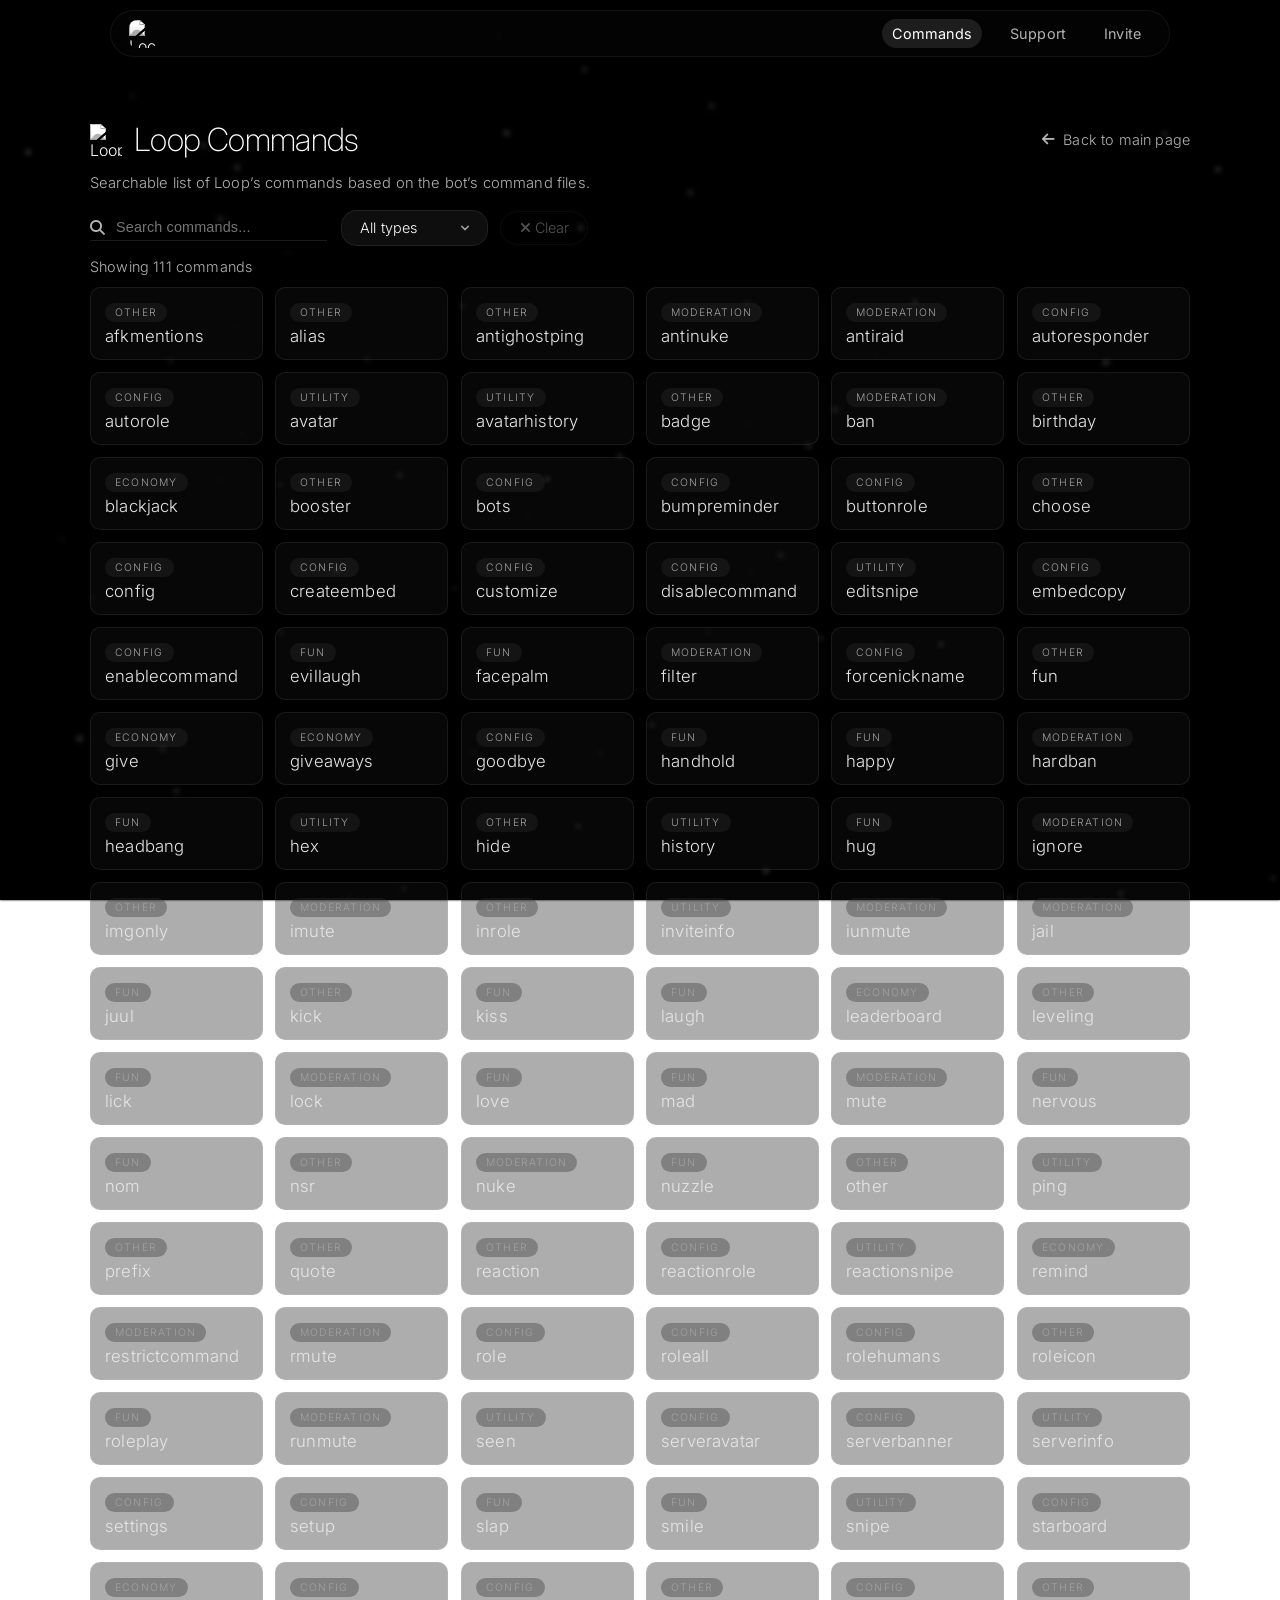
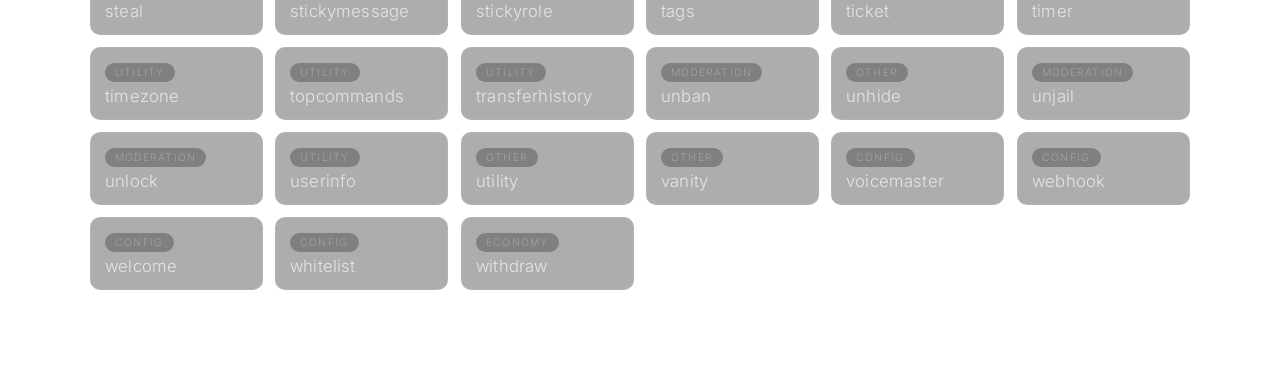
==== commands.html @ 5ec79b17 "Update commands.html" ====
<!DOCTYPE html>
<html lang="en">
<head>
    <meta charset="UTF-8">
<meta name="viewport" content="width=device-width, initial-scale=1.0">
    <title>Loop Bot Commands</title>
    <link rel="stylesheet" href="https://cdnjs.cloudflare.com/ajax/libs/font-awesome/6.4.0/css/all.min.css">
    <link href="https://fonts.googleapis.com/css2?family=Inter:wght@300;400;500;600&display=swap" rel="stylesheet">
    <style>
        :root {
            --bg: #000000;
            --text-main: #ffffff;
            --text-muted: #b3b3b3;
            --border-soft: #202020;
            --border-strong: #3a3a3a;
            --radius: 10px;
        }

        html, body {
            margin: 0;
            padding: 0;
            min-height: 100vh;
            font-family: 'Inter', system-ui, -apple-system, BlinkMacSystemFont, "Segoe UI", sans-serif;
            font-weight: 300;
            color: var(--text-main);
            background: none !important;
            letter-spacing: 0.01em;
        }

        body {
            display: flex;
            justify-content: center;
            align-items: flex-start;
            padding: 40px 16px 60px;
            box-sizing: border-box;
            position: relative;
            min-height: 100vh;
        }

        /* Starlight background gradient - monochrome */
        .body-starlight-bg {
            position: fixed;
            inset: 0;
            z-index: 0;
            pointer-events: none;
            width: 100vw;
            height: 100vh;
            overflow: hidden;
            /* Monochrome starlight gradient */
            background: 
                radial-gradient(ellipse 120% 70% at 60% 10%, rgba(80,80,80,0.12), rgba(120,120,120,0.08) 33%, rgba(60,60,60,0.10) 69%, rgba(0,0,0,0.70), rgba(0,0,0,0.95) 100%),
                #050505;
            filter: blur(0.8px) saturate(0);
        }

        /* Starfield main background (as in main site & loading) */
        .main-stars-bg {
            position: fixed;
            inset: 0;
            width: 100vw;
            height: 100vh;
            background: var(--bg);
            z-index: 0;
            pointer-events: none;
            overflow: hidden;
        }
        .main-stars-bg canvas {
            width: 100vw !important;
            height: 100vh !important;
            display: block;
            opacity: 0.55;
            filter: blur(2.5px) brightness(1.08);
            pointer-events: none;
        }

        .loading-screen {
            position: fixed;
            inset: 0;
            background: var(--bg);
            display: flex;
            align-items: center;
            justify-content: center;
            z-index: 100;
            transition: opacity 0.25s ease;
        }

        .loading-mark {
            font-size: 0.85rem;
            letter-spacing: 0.2em;
            text-transform: uppercase;
            color: var(--text-muted);
        }

        .commands-page {
            width: 100%;
            max-width: 1100px;
            background: transparent;
            border-radius: var(--radius);
            padding: 80px 22px 28px;
            border: none;
            position: relative;
            z-index: 2;
        }

        .page-header {
            display: flex;
            justify-content: space-between;
            align-items: center;
            margin-bottom: 10px;
        }

        .page-header-main {
            display: flex;
            align-items: center;
            gap: 12px;
        }

        .page-header-logo {
            width: 32px;
            height: 32px;
            filter: grayscale(1) brightness(1.2);
        }

        .page-title {
            font-size: 2rem;
            font-weight: 200;
            letter-spacing: -0.02em;
            margin: 0;
        }

        .back-link {
            color: var(--text-muted);
            text-decoration: none;
            font-size: 0.9rem;
            font-weight: 300;
            display: inline-flex;
            align-items: center;
            gap: 8px;
        }

        .back-link:hover,
        .back-link:focus {
            color: var(--text-main);
        }

        .commands-header {
            margin: 10px 0 18px;
            color: var(--text-muted);
            font-size: 0.92rem;
            font-weight: 300;
        }

        .commands-controls {
            display: flex;
            flex-wrap: wrap;
            gap: 14px;
            align-items: center;
            margin-bottom: 12px;
        }

        .search-container {
            position: relative;
            display: flex;
            align-items: center;
            border-bottom: 1px solid rgba(255,255,255,0.1);
            padding: 4px 0 4px 24px;
        }

        .search-input {
            background: transparent;
            border: none;
            outline: none;
            color: var(--text-main);
            font-size: 0.9rem;
            font-weight: 300;
            width: 190px;
            letter-spacing: 0.01em;
        }

        .search-icon {
            position: absolute;
            left: 0;
            color: var(--text-muted);
            font-size: 0.95rem;
        }

        .search-clear {
            cursor: pointer;
            color: var(--text-muted);
            font-size: 0.95rem;
            margin-left: 8px;
            opacity: 0.0;
            pointer-events: none;
            transition: opacity .18s;
        }

        .search-clear.visible {
            opacity: 1;
            pointer-events: auto;
        }

        .command-count {
            margin: 6px 0 12px;
            font-size: 0.9rem;
            font-weight: 300;
            color: var(--text-muted);
        }

        .commands-grid {
            display: grid;
            grid-template-columns: repeat(auto-fill, minmax(170px, 1fr));
            gap: 12px;
        }

        .command-card {
            background: rgba(22,22,22,0.35);
            border-radius: var(--radius);
            padding: 12px 14px 11px;
            cursor: pointer;
            transition: all 0.2s ease;
            border: 1px solid rgba(255,255,255,0.08);
            color: #dee0e5;
            filter: grayscale(1);
        }
        .command-card:hover {
            background: rgba(22,22,22,0.5);
            border-color: rgba(255,255,255,0.15);
        }
        .command-card:hover,
        .command-card:focus-visible {
            background: rgba(32,32,32,0.61);
            border-color: #333338;
            color: #fafcff;
            box-shadow: 0 4px 28px 0 rgba(30,30,30,0.19);
        }

        .command-category-pill {
            display: inline-flex;
            align-items: center;
            padding: 3px 10px;
            border-radius: 999px;
            font-size: 0.65rem;
            text-transform: uppercase;
            letter-spacing: 0.12em;
            color: #acacb6;
            background: rgba(40,40,40,0.35);
            margin-bottom: 4px;
            filter: grayscale(1) brightness(0.95) contrast(0.93);
        }

        .command-name {
            font-size: 1.05rem;
            font-weight: 300;
            color: #e5e5e5 !important;
            margin-bottom: 2px;
            filter: grayscale(1);
            letter-spacing: 0.01em;
        }

        .command-details-modal-bg {
            position: fixed;
            inset: 0;
            background: rgba(0,0,0,0.45);
            display: flex;
            justify-content: center;
            align-items: center;
            z-index: 9999;
        }

        .command-details-modal {
            width: 100%;
            max-width: 420px;
            background: rgba(16,17,25,0.93);
            border-radius: var(--radius);
            padding: 18px 18px 16px;
            border: 1px solid var(--border-soft);
            position: relative;
            /* modal: more opaque for readability, still keep subtle transparency */
            box-shadow: 0 7px 44px 2px #000b;
            filter: grayscale(1);
            color: #f2f2f3;
        }

        .cmd-close-btn {
            position: absolute;
            top: 10px;
            right: 10px;
            border: none;
            background: transparent;
            color: #b0b1b5;
            cursor: pointer;
        }

        .cmd-title-row {
            display: flex;
            justify-content: space-between;
            align-items: center;
            margin-bottom: 8px;
        }

        .cmd-title {
            font-size: 1.2rem;
            font-weight: 600;
            color: #f7f7f7;
            filter: grayscale(1);
        }

        .cmd-copy-btn {
            border: none;
            background: #232430;
            color: #e7e7e7;
            border-radius: 999px;
            width: 32px;
            height: 32px;
            display: inline-flex;
            align-items: center;
            justify-content: center;
            cursor: pointer;
            filter: grayscale(1);
        }

        .cmd-desc {
            font-size: 0.96rem;
            color: #b3b3b3;
            margin-bottom: 10px;
            filter: grayscale(1);
        }

        .cmd-section {
            margin-bottom: 6px;
        }

        .cmd-label {
            font-size: 0.8rem;
            text-transform: uppercase;
            letter-spacing: 0.12em;
            color: #b3b3b3;
            margin-bottom: 2px;
            filter: grayscale(1);
        }

        .cmd-value {
            font-size: 0.96rem;
            color: #fff;
            filter: grayscale(1);
        }

        @media (max-width: 720px) {
            body {
                padding: 24px 10px 32px;
            }

            .commands-page {
                padding: 20px 14px 22px;
            }
        }

        /* Custom Modern Select Styles */
        .filter-group {
            display: flex;
            align-items: center;
        }
        .category-filter {
            -webkit-appearance: none;
            -moz-appearance: none;
            appearance: none;
            background: rgba(24,24,28,0.6);
            color: var(--text-main);
            border: 1px solid rgba(255,255,255,0.08);
            outline: none;
            font-family: inherit;
            font-size: 0.9rem;
            font-weight: 300;
            padding: 0.6em 2em 0.6em 1.25em;
            border-radius: 1.1em;
            margin-right: 8px;
            transition: all 0.2s ease;
            position: relative;
            cursor: pointer;
            filter: grayscale(1);
            letter-spacing: 0.01em;
        }
        .category-filter:hover, .category-filter:focus {
            border-color: var(--border-strong);
            background: #22222a;
        }
        /* Hide default dropdown arrow, add custom */
        .category-filter {
            background-image:
                url('data:image/svg+xml;utf8,<svg fill="gray" height="20" viewBox="0 0 20 20" width="20" xmlns="http://www.w3.org/2000/svg"><path d="M6 8l4 4 4-4" stroke="%23999999" stroke-width="2" fill="none" stroke-linecap="round" stroke-linejoin="round"/></svg>');
            background-repeat: no-repeat, no-repeat;
            background-position: right 1em center, right 1em center;
            background-size: 1.1em, 1.1em;
        }
        .category-filter:focus {
            outline: none;
        }
        .category-filter:-moz-focusring {
            color: #e7e9f0;
            text-shadow: none;
        }
        .category-filter option {
            background: #18181c !important;
            color: #cdcdcf;
            border-radius: 0 !important;
            padding: 0.7em 1.2em !important;
            font-size: 1rem;
            filter: grayscale(1);
        }
        .category-filter option:checked,
        .category-filter option:focus,
        .category-filter option:hover {
            background: #2a2b31 !important;
            color: #fff !important;
        }
        .category-filter:focus-visible {
            outline: none;
            border-color: var(--border-strong);
        }
        .category-filter::-ms-expand {
            display: none;
        }

        .clear-filters {
            border-radius: 100px;
            padding: 0.5em 1.3em;
            background: transparent;
            color: #979797;
            border: 1px solid rgba(255,255,255,0.08);
            outline: none;
            margin-left: 4px;
            transition: all 0.2s ease;
            font-family: inherit;
            font-size: 0.9rem;
            font-weight: 300;
            opacity: .88;
            filter: grayscale(1);
        }
        .clear-filters:enabled:hover, .clear-filters:enabled:focus {
            background: #191a21;
            color: #fafbfd;
            opacity: 1;
        }
        .clear-filters:disabled {
            opacity: 0.55;
            cursor: default;
        }

        /* Animations */
        @keyframes fadeInUp {
            from {
                opacity: 0;
                transform: translateY(30px);
            }
            to {
                opacity: 1;
                transform: translateY(0);
            }
        }
        @keyframes slideDown {
            from {
                opacity: 0;
                transform: translateY(-20px);
            }
            to {
                opacity: 1;
                transform: translateY(0);
            }
        }
        @keyframes scaleIn {
            from {
                opacity: 0;
                transform: scale(0.95);
            }
            to {
                opacity: 1;
                transform: scale(1);
            }
        }

        .commands-page {
            animation: fadeInUp 0.8s 0.15s both;
        }

        .page-header {
            animation: slideDown 0.6s 0.1s both;
        }

        .command-card {
            animation: scaleIn 0.5s both;
        }

        /* Top navigation bar */
        .site-bar {
            position: fixed;
            top: 0;
            left: 50%;
            transform: translateX(-50%);
            width: min(1100px, calc(100% - 32px));
            padding: 10px 20px;
            box-sizing: border-box;
            display: flex;
            align-items: center;
            justify-content: center;
            z-index: 3;
        }

        .site-bar-inner {
            width: 100%;
            display: flex;
            align-items: center;
            justify-content: space-between;
            background: rgba(10, 10, 12, 0.35);
            border-radius: 999px;
            border: 1px solid rgba(255,255,255,0.06);
            padding: 8px 18px;
            -webkit-backdrop-filter: blur(18px);
            backdrop-filter: blur(18px);
        }

        .site-bar-brand {
            display: flex;
            align-items: center;
            gap: 10px;
        }

        .site-bar-logo {
            width: 28px;
            height: 28px;
            border-radius: 8px;
            object-fit: contain;
            filter: grayscale(1) brightness(1.15);
        }

        .site-bar-nav {
            display: flex;
            align-items: center;
            gap: 18px;
        }

        .site-bar-link {
            font-size: 0.9rem;
            font-weight: 400;
            color: var(--text-muted);
            text-decoration: none;
            padding: 6px 10px;
            border-radius: 999px;
            transition: color 0.18s ease, background-color 0.18s ease;
        }

        .site-bar-link:hover,
        .site-bar-link:focus-visible {
            color: var(--text-main);
            background: rgba(255,255,255,0.06);
        }

        .site-bar-link.is-active {
            color: var(--text-main);
            background: rgba(255,255,255,0.10);
        }
    </style>
<base target="_blank">
</head>
<body>
    <!-- Top navigation bar -->
    <header class="site-bar">
        <div class="site-bar-inner">
            <div class="site-bar-brand">
                <img src="loop-logo.png" alt="Loop logo" class="site-bar-logo">
            </div>
            <nav class="site-bar-nav">
                <a href="commands.html" class="site-bar-link is-active">Commands</a>
                <a href="#support" class="site-bar-link">Support</a>
                <a href="#invite" class="site-bar-link">Invite</a>
            </nav>
        </div>
    </header>

    <!-- Monochrome starlight background -->
    <div class="body-starlight-bg" aria-hidden="true"></div>
    <div class="main-stars-bg" id="mainStarsBg"></div>
    <div class="loading-screen" id="loadingScreen">
        <div class="loading-mark">Loading Loop</div>
    </div>

    <div class="commands-page" id="commands">
        <div class="page-header">
            <div class="page-header-main">
                <img src="loop-logo.png" alt="Loop logo" class="page-header-logo">
                <h1 class="page-title">Loop Commands</h1>
            </div>
            <a href="index.html" class="back-link">
                <i class="fas fa-arrow-left"></i> Back to main page
            </a>
        </div>

        <div class="commands-header">
            <p>Searchable list of Loop’s commands based on the bot’s command files.</p>
        </div>

        <div class="commands-controls">
            <div class="search-container">
                <i class="fas fa-search search-icon"></i>
                <input type="text" class="search-input" placeholder="Search commands..." id="commandSearch">
                <i class="fas fa-times search-clear" id="searchClear"></i>
            </div>
            <div class="filter-group">
                <select class="category-filter" id="categoryFilter" title="Filter commands by category">
                    <option value="all">All types</option>
                    <option value="moderation">Moderation</option>
                    <option value="economy">Economy</option>
                    <option value="utility">Utility</option>
                    <option value="fun">Fun / RP</option>
                    <option value="config">Config / Setup</option>
                    <option value="other">Other</option>
                </select>
                <button class="clear-filters" id="clearFilters" disabled>
                    <i class="fas fa-times"></i>
                    Clear
                </button>
            </div>
        </div>

        <div class="command-count" id="commandCount">Showing 0 commands</div>

        <div class="commands-grid" id="commandsGrid"></div>
    </div>

    <!-- Modal placeholder -->
    <div id="commandDetailsModalContainer"></div>

    <script>
        // Starfield background canvas logic (from index.html)
        function drawStars(canvas, count) {
            if (!canvas) return;
            const ctx = canvas.getContext('2d');
            ctx.clearRect(0, 0, canvas.width, canvas.height);
            for (let i = 0; i < count; i++) {
                const x = Math.random() * canvas.width;
                const y = Math.random() * canvas.height;
                const r = 0.6 + Math.random() * 0.85;
                const alpha = 0.7 + Math.random()*0.26;
                ctx.beginPath();
                ctx.arc(x, y, r, 0, 2 * Math.PI, false);
                ctx.fillStyle = `rgba(255,255,255,${alpha})`;
                ctx.shadowColor = "#fff";
                ctx.shadowBlur = 2 + Math.random()*8;
                ctx.fill();
            }
            ctx.shadowBlur = 0;
        }
        function setupMainStarsBg() {
            const starsBg = document.getElementById('mainStarsBg');
            if (!starsBg) return;
            if (!starsBg.querySelector('canvas')) {
                const canvas = document.createElement('canvas');
                canvas.width = window.innerWidth;
                canvas.height = window.innerHeight;
                starsBg.appendChild(canvas);
            }
            const canvas = starsBg.querySelector('canvas');
            drawStars(canvas, Math.floor(56 + Math.random()*24));
        }

        window.addEventListener('resize', function(){
            var starsBg = document.getElementById('mainStarsBg');
            var canvas = starsBg && starsBg.querySelector('canvas');
            if (canvas) {
                canvas.width = window.innerWidth;
                canvas.height = window.innerHeight;
                drawStars(canvas, Math.floor(56 + Math.random()*24));
            }
        });

        if (document.readyState !== 'loading') {
            setupMainStarsBg();
        } else {
            document.addEventListener('DOMContentLoaded', function(){
                setupMainStarsBg();
            });
        }

        // Loading overlay
        window.addEventListener('load', function () {
            const loading = document.getElementById('loadingScreen');
            if (!loading) return;
            loading.style.opacity = '0';
            setTimeout(function () {
                loading.style.display = 'none';
            }, 260);
        });

        // This list is extracted and updated to reflect the ACTUAL contents of the "Commands" folder.
        // Make sure this matches the commands that you have in C:\Users\n3632\Downloads\loop commands\Commands.
        // Update this array as you add/remove files in that folder.
        // Example: If you add or remove .js files from Commands/, update here to match.
        const commandFiles = [
            "afkmentions",
            "alias",
            "antighostping",
            "antiraid",
            "antinuke",
            "autoresponder",
            "autorole",
            "avatar",
            "avatarhistory",
            "badge",
            "ban",
            "birthday",
            "blackjack",
            "booster",
            "bots",
            "bumpreminder",
            "buttonrole",
            "choose",
            "config",
            "createembed",
            "customize",
            "disablecommand",
            "editsnipe",
            "embedcopy",
            "enablecommand",
            "evillaugh",
            "facepalm",
            "filter",
            "forcenickname",
            "fun",
            "give",
            "giveaways",
            "goodbye",
            "handhold",
            "happy",
            "hardban",
            "headbang",
            "hex",
            "hide",
            "history",
            "hug",
            "ignore",
            "imgonly",
            "imute",
            "inrole",
            "inviteinfo",
            "iunmute",
            "jail",
            "juul",
            "kick",
            "kiss",
            "laugh",
            "leaderboard",
            "leveling",
            "lick",
            "lock",
            "love",
            "mad",
            "mute",
            "nervous",
            "nom",
            "nsr",
            "nuke",
            "nuzzle",
            "other",
            "ping",
            "prefix",
            "quote",
            "reaction",
            "reactionrole",
            "reactionsnipe",
            "remind",
            "restrictcommand",
            "rmute",
            "role",
            "roleall",
            "rolehumans",
            "roleicon",
            "roleplay",
            "runmute",
            "seen",
            "serveravatar",
            "serverbanner",
            "serverinfo",
            "settings",
            "setup",
            "slap",
            "smile",
            "snipe",
            "starboard",
            "steal",
            "stickyrole",
            "stickymessage",
            "tags",
            "ticket",
            "timer",
            "timezone",
            "topcommands",
            "transferhistory",
            "unban",
            "unhide",
            "unjail",
            "unlock",
            "userinfo",
            "utility",
            "vanity",
            "voicemaster",
            "webhook",
            "welcome",
            "whitelist",
            "withdraw"
        ];
        commandFiles.sort((a, b) => a.localeCompare(b));

        // Map commands to rough categories by name pattern
        function guessCategory(name) {
            const n = name.toLowerCase();
            if ([
                'ban','hardban','unban','mute','imute','rmute','runmute','iunmute',
                'jail','unjail','lock','unlock','nuke','antinuke','antiraid',
                'filter','restrictcommand','blacklist','ignore','timeout'
            ].includes(n)) return 'moderation';

            if ([
                'balance','bet','blackjack','leaderboard','give','withdraw',
                'steal','remind','giveaways','boosts'
            ].includes(n)) return 'economy';

            if ([
                'serverinfo','userinfo','avatar','avatarhistory','inviteinfo',
                'timezone','seen','history','topcommands','transferhistory','hex','ping','editsnipe','snipe','reactionsnipe'
            ].includes(n)) return 'utility';

            if ([
                'hug','kiss','slap','love','laugh','juul','roleplay','headbang',
                'handhold','smile','mad','happy','evillaugh','nuzzle','nom','nervous','lick','facepalm'
            ].includes(n)) return 'fun';

            if ([
                'settings','setup','autorole','welcome','goodbye','ticket',
                'reactionrole','buttonrole','voicemaster','starboard','bumpreminder',
                'autoresponder','bots','whitelist','roles','role','roleall','rolehumans',
                'stickyrole','stickymessage','enablecommand','disablecommand','forcenickname','serveravatar','serverbanner','customize','embedcopy','webhook','createembed','config'
            ].includes(n)) return 'config';

            return 'other';
        }

        // Nice readable description for commands (key: description; update with your commands as needed)
        const commandDescriptions = {
            "afkmentions": "Toggle or configure AFK mention detection.",
            "alias": "Manage command aliases.",
            "antiraid": "Configure or toggle anti-raid features.",
            "antighostping": "Anti-ghost ping protection and logging.",
            "antinuke": "Anti-nuke server security.",
            "autoresponder": "Custom autoresponder (bot messages).",
            "autorole": "Auto-assign roles to new users.",
            "avatar": "Display a user's avatar.",
            "avatarhistory": "Show previous avatars of a user.",
            "badge": "Manage or display user badges.",
            "ban": "Ban a user from the server.",
            "birthday": "Set or view a member's birthday.",
            "blackjack": "Blackjack game.",
            "booster": "See info about server boosters.",
            "bots": "List bots and bot management.",
            "bumpreminder": "Set up bump reminders.",
            "buttonrole": "Button-based role assignment.",
            "choose": "Randomly pick one of your options.",
            "config": "Manage bot configs.",
            "createembed": "Make quick embeds.",
            "customize": "Server customization commands.",
            "disablecommand": "Disable a command in your server.",
            "editsnipe": "Snipe edited message.",
            "embedcopy": "Copy embeds from other messages.",
            "enablecommand": "Re-enable a previously disabled command.",
            "evillaugh": "Send an evil laugh RP.",
            "facepalm": "Send a facepalm RP.",
            "filter": "Word filter setup.",
            "forcenickname": "Force set a member's nick.",
            "fun": "View fun commands.",
            "give": "Give currency to another user.",
            "giveaways": "Giveaway system & controls.",
            "goodbye": "Setup goodbye message.",
            "handhold": "Handhold another user (RP/fun).",
            "hardban": "Ban - also remove all messages.",
            "happy": "Send happy RP.",
            "headbang": "Send a headbang RP.",
            "hex": "Show color hex info.",
            "hide": "Hide a channel.",
            "history": "View recent server logs/history.",
            "hug": "Send a virtual hug.",
            "ignore": "Ignore a user/channel.",
            "imute": "Instant mute a user.",
            "imgonly": "Only allow images in a channel.",
            "inrole": "List members in a role.",
            "inviteinfo": "Show information about an invite.",
            "iunmute": "Instantly unmute a user.",
            "jail": "Restrict a member (jail).",
            "juul": "Time for a virtual juul (fun).",
            "kick": "Kick a member.",
            "kiss": "Send a kiss RP/fun.",
            "laugh": "Send a laughing RP/fun.",
            "leaderboard": "Leaderboard for XP, balance, etc.",
            "leveling": "Manage leveling options.",
            "lick": "Lick RP/fun command.",
            "lock": "Lock the current channel.",
            "love": "Express love (fun/RP).",
            "mad": "Mad RP/fun.",
            "mute": "Mute a user.",
            "nervous": "Send a nervous RP.",
            "nsr": "No self-roles, configuration.",
            "nuke": "Delete all and recreate a channel.",
            "nom": "Send a nom RP/action.",
            "nuzzle": "Nuzzle RP/fun.",
            "other": "Miscellaneous commands.",
            "ping": "Show bot latency.",
            "prefix": "View or set server command prefix.",
            "quote": "Random or quoted message.",
            "reaction": "React to a message.",
            "reactionrole": "Set up reaction roles.",
            "reactionsnipe": "Snipe the last reaction.",
            "remind": "Set a reminder.",
            "restrictcommand": "Restrict a command(s) to some roles.",
            "rmute": "Remove mute from a user.",
            "role": "Role management.",
            "roleall": "Add role to everyone.",
            "rolehumans": "Add role to all humans.",
            "roleicon": "Role icon controls.",
            "roleplay": "Fun RP command.",
            "runmute": "Remove unmute.",
            "seen": "See when a user was last seen.",
            "serveravatar": "Get the server avatar.",
            "serverbanner": "Show server banner.",
            "serverinfo": "Show server info.",
            "settings": "Configure bot/server settings.",
            "setup": "Setup the bot ('wizard').",
            "slap": "Slap (RP/fun).",
            "smile": "Smile RP/fun.",
            "snipe": "Snipe the last deleted message.",
            "starboard": "Starboard setup & moderation.",
            "steal": "Steal emojis or images.",
            "stickyrole": "Persist user roles.",
            "stickymessage": "Sticky message setup.",
            "tags": "Tag system.",
            "ticket": "Server ticketing system.",
            "timer": "Set a simple timer.",
            "timezone": "User or server timezone setup.",
            "topcommands": "Show top-used commands.",
            "transferhistory": "Currency transfer history.",
            "unban": "Unban a member.",
            "unhide": "Show a hidden channel.",
            "unjail": "Remove from jail.",
            "unlock": "Unlock the channel.",
            "userinfo": "Show user info.",
            "utility": "Utility commands overview.",
            "vanity": "Manage vanity urls/settings.",
            "voicemaster": "Voice master features.",
            "webhook": "Webhook controls.",
            "welcome": "Welcome message setup.",
            "whitelist": "Whitelist users/roles.",
            "withdraw": "Withdraw currency from your account."
        };

        // Arguments and Permissions stub for example/known commands
        const commandArguments = {
            "ban": "<user> [reason]",
            "mute": "<user> [duration]",
            "unban": "<user>",
            "kick": "<user> [reason]",
            "userinfo": "[user]",
            "serverinfo": "none",
            "balance": "none",
            "give": "<user> <amount>",
            "avatar": "[user]",
            "ping": "none",
            "jail": "<user> [duration]",
            "hug": "[user]",
            "slap": "<user>",
            "nuke": "none",
            "help": "[command]",
            "lock": "[channel]",
            "unlock": "[channel]",
            "inviteinfo": "[invite]",
            "settings": "[option]",
            "withdraw": "<amount>",
            "remind": "<time> <reminder>",
            "giveaways": "[start/end/list]",
            "reactionrole": "<role> <emoji>",
            "setup": "none",
            "autorole": "<role>",
            "role": "<user> <role>",
            "tickets": "[open/close]",
            "balance": "none",
            "leaderboard": "none"
            // ...You can add more argument help as needed.
        };
        const commandPermissions = {
            "ban": "Ban Members",
            "mute": "Mute Members",
            "unban": "Ban Members",
            "kick": "Kick Members",
            "userinfo": "none",
            "serverinfo": "none",
            "balance": "none",
            "give": "none",
            "avatar": "none",
            "ping": "none",
            "jail": "Manage Roles",
            "hug": "none",
            "slap": "none",
            "nuke": "Manage Channels",
            "help": "none",
            "lock": "Manage Channels",
            "unlock": "Manage Channels",
            "inviteinfo": "none",
            "settings": "Manage Server",
            "withdraw": "none",
            "remind": "none",
            "giveaways": "Manage Guild",
            "reactionrole": "Manage Roles",
            "setup": "Manage Server",
            "autorole": "Manage Roles",
            "role": "Manage Roles",
            "ticket": "Manage Channels",
            "leaderboard": "none"
            // ...You can add more as needed.
        };

        // Convert command files into objects with details, then sort alphabetically by name
        const commandsData = commandFiles.map(name => {
            const category = guessCategory(name);
            return {
                name,
                category,
                description: commandDescriptions[name] || ("No description yet."),
                arguments: commandArguments[name] || "none",
                permissions: commandPermissions[name] || "none"
            };
        });

        function initializeCommandsPage() {
            const commandsGrid = document.getElementById('commandsGrid');
            const commandCount = document.getElementById('commandCount');
            const searchInput = document.getElementById('commandSearch');
            const categoryFilter = document.getElementById('categoryFilter');
            const searchClear = document.getElementById('searchClear');
            const clearFilters = document.getElementById('clearFilters');
            const modalContainer = document.getElementById('commandDetailsModalContainer');

            let currentSearch = "";
            let currentCategory = "all";
            let currentCommands = [...commandsData];

            function updateClearButton() {
                const hasFilters = currentSearch.length > 0 || currentCategory !== 'all';
                clearFilters.disabled = !hasFilters;
                searchClear.classList.toggle('visible', currentSearch.length > 0);
            }

            function renderCommands() {
                commandsGrid.innerHTML = "";
                commandCount.textContent = `Showing ${currentCommands.length} command${currentCommands.length === 1 ? "" : "s"}`;
                if (currentCommands.length === 0) {
                    const noResults = document.createElement('div');
                    noResults.style.cssText = `
                        grid-column: 1 / -1;
                        text-align: center;
                        padding: 40px 20px;
                        color: rgba(255, 255, 255, 0.65);
                        filter: grayscale(1);
                    `;
                    noResults.innerHTML = `
                        <i class="fas fa-search" style="font-size: 2.4rem; margin-bottom: 14px; opacity: 0.35; filter: grayscale(1);"></i>
                        <div>No commands match your search.</div>
                    `;
                    commandsGrid.appendChild(noResults);
                    return;
                }

                // Sort currentCommands alphabetically before rendering
                const sortedCommands = [...currentCommands].sort((a, b) => a.name.localeCompare(b.name));

                sortedCommands.forEach(cmd => {
                    const card = document.createElement('div');
                    card.className = 'command-card';
                    card.dataset.category = cmd.category;
                    card.innerHTML = `
                        <div class="command-category-pill">${cmd.category}</div>
                        <div class="command-name">${cmd.name}</div>
                    `;
                    card.addEventListener('click', () => showCommandModal(cmd));
                    commandsGrid.appendChild(card);
                });
            }

            function applyFilters() {
                currentSearch = searchInput.value.toLowerCase().trim();
                currentCategory = categoryFilter.value;

                currentCommands = commandsData.filter(cmd => {
                    const matchesText =
                        cmd.name.toLowerCase().includes(currentSearch) ||
                        (cmd.description && cmd.description.toLowerCase().includes(currentSearch));
                    const matchesCategory =
                        currentCategory === 'all' || cmd.category === currentCategory;
                    return matchesText && matchesCategory;
                });

                updateClearButton();
                renderCommands();
            }

            function clearAllFilters() {
                searchInput.value = "";
                categoryFilter.value = "all";
                currentSearch = "";
                currentCategory = "all";
                applyFilters();
            }

            function clearSearch() {
                searchInput.value = "";
                currentSearch = "";
                applyFilters();
            }

            searchInput.addEventListener('input', applyFilters);
            categoryFilter.addEventListener('change', applyFilters);
            clearFilters.addEventListener('click', clearAllFilters);
            searchClear.addEventListener('click', clearSearch);

            searchInput.addEventListener('keydown', (e) => {
                if (e.key === 'Escape') {
                    clearSearch();
                }
            });

            // Animate dropdown when it opens on click (force add .open)
            categoryFilter.addEventListener('mousedown', function() {
                categoryFilter.classList.add('open');
                setTimeout(() => categoryFilter.classList.remove('open'), 400);
            });

            // Modal rendering
            let modalOpen = false;
            function showCommandModal(cmd) {
                // Remove previous modal if present
                modalContainer.innerHTML = '';

                const argVal = cmd.arguments;
                const permVal = cmd.permissions;
                const cmdTextToCopy = `/${cmd.name}`;

                const modalBg = document.createElement('div');
                modalBg.className = 'command-details-modal-bg';
                modalBg.tabIndex = -1;

                const modal = document.createElement('div');
                modal.className = 'command-details-modal';

                modal.innerHTML = `
                    <button class="cmd-close-btn" title="Close (Esc)"><i class="fas fa-times"></i></button>
                    <div class="cmd-title-row">
                        <span class="cmd-title">${cmd.name}</span>
                        <button class="cmd-copy-btn" id="cmdCopyBtn" title="Copy command">
                            <i class="fas fa-copy"></i>
                        </button>
                    </div>
                    <div class="cmd-desc">${cmd.description}</div>
                    <div class="cmd-section">
                        <div class="cmd-label">Arguments</div>
                        <span class="cmd-value">${argVal}</span>
                    </div>
                    <div class="cmd-section">
                        <div class="cmd-label">Permissions</div>
                        <span class="cmd-value">${permVal}</span>
                    </div>
                `;
                modalBg.appendChild(modal);

                // Effects
                function doModalClose() {
                    if (!modalOpen) return;
                    modalOpen = false;
                    modalBg.remove();
                    window.removeEventListener('keydown', modalKeyHandler);
                }
                function modalKeyHandler(e) {
                    if (e.key === "Escape") {
                        doModalClose();
                    }
                }

                modal.querySelector('.cmd-close-btn').onclick = doModalClose;
                modalBg.onclick = function(e) {
                    if (e.target === modalBg) doModalClose();
                };
                window.addEventListener('keydown', modalKeyHandler);

                modal.querySelector('#cmdCopyBtn').onclick = function() {
                    navigator.clipboard.writeText(cmdTextToCopy).then(() => {
                        const btn = modal.querySelector('#cmdCopyBtn');
                        btn.innerHTML = '<i class="fas fa-check"></i>';
                        btn.title = "Copied!";
                        setTimeout(() => {
                            btn.innerHTML = '<i class="fas fa-copy"></i>';
                            btn.title = "Copy command";
                        }, 1200);
                    });
                };

                modalContainer.appendChild(modalBg);
                modalOpen = true;
            }

            applyFilters();
        }

        window.addEventListener('DOMContentLoaded', initializeCommandsPage);
    </script>
</body>
</html>
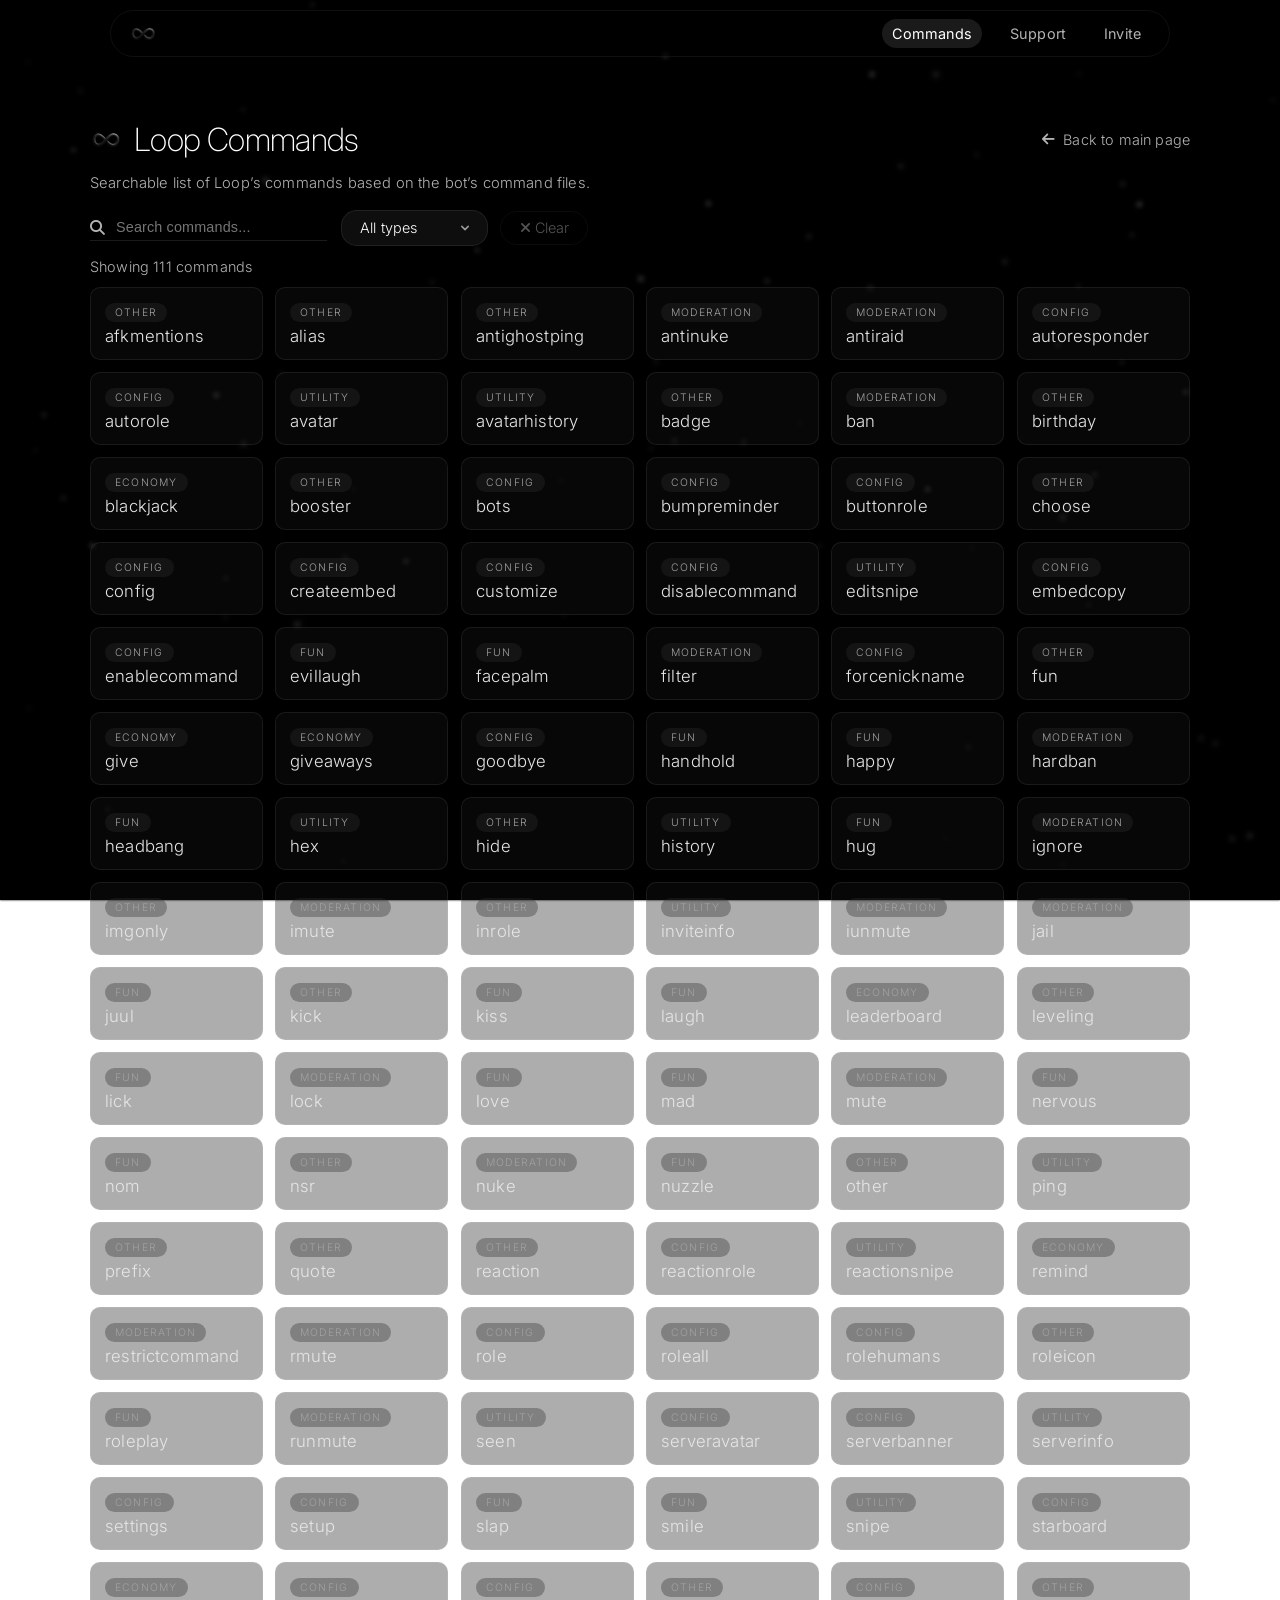
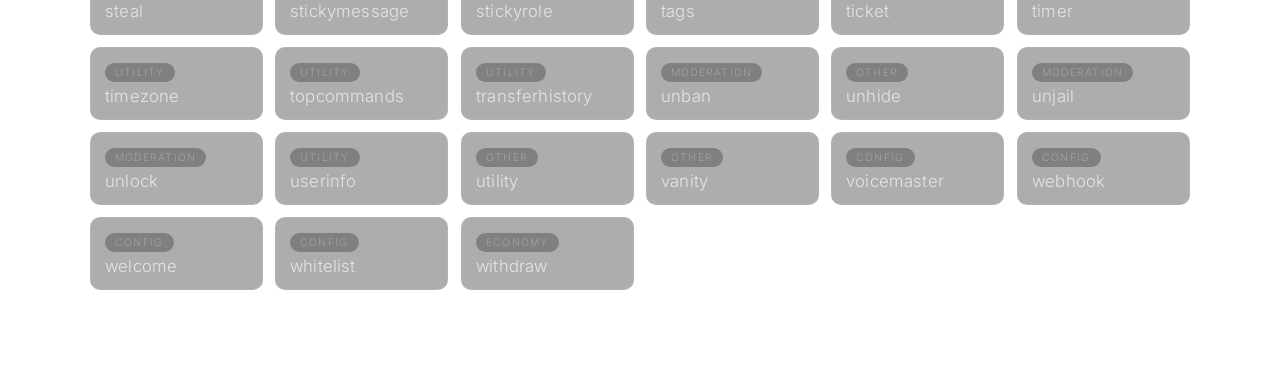
==== commit 52541dec: "Update commands.html" ====
--- a/commands.html
+++ b/commands.html
@@ -510,7 +510,7 @@
             display: flex;
             align-items: center;
             justify-content: space-between;
-            background: rgba(10, 10, 12, 0.35);
+            background: transparent;
             border-radius: 999px;
             border: 1px solid rgba(255,255,255,0.06);
             padding: 8px 18px;
@@ -566,7 +566,7 @@
     <header class="site-bar">
         <div class="site-bar-inner">
             <div class="site-bar-brand">
-                <img src="loop-logo.png" alt="Loop logo" class="site-bar-logo">
+                <img src="assets/loop-logo.png" alt="Loop logo" class="site-bar-logo">
             </div>
             <nav class="site-bar-nav">
                 <a href="commands.html" class="site-bar-link is-active">Commands</a>
@@ -586,7 +586,7 @@
     <div class="commands-page" id="commands">
         <div class="page-header">
             <div class="page-header-main">
-                <img src="loop-logo.png" alt="Loop logo" class="page-header-logo">
+                <img src="assets/loop-logo.png" alt="Loop logo" class="page-header-logo">
                 <h1 class="page-title">Loop Commands</h1>
             </div>
             <a href="index.html" class="back-link">
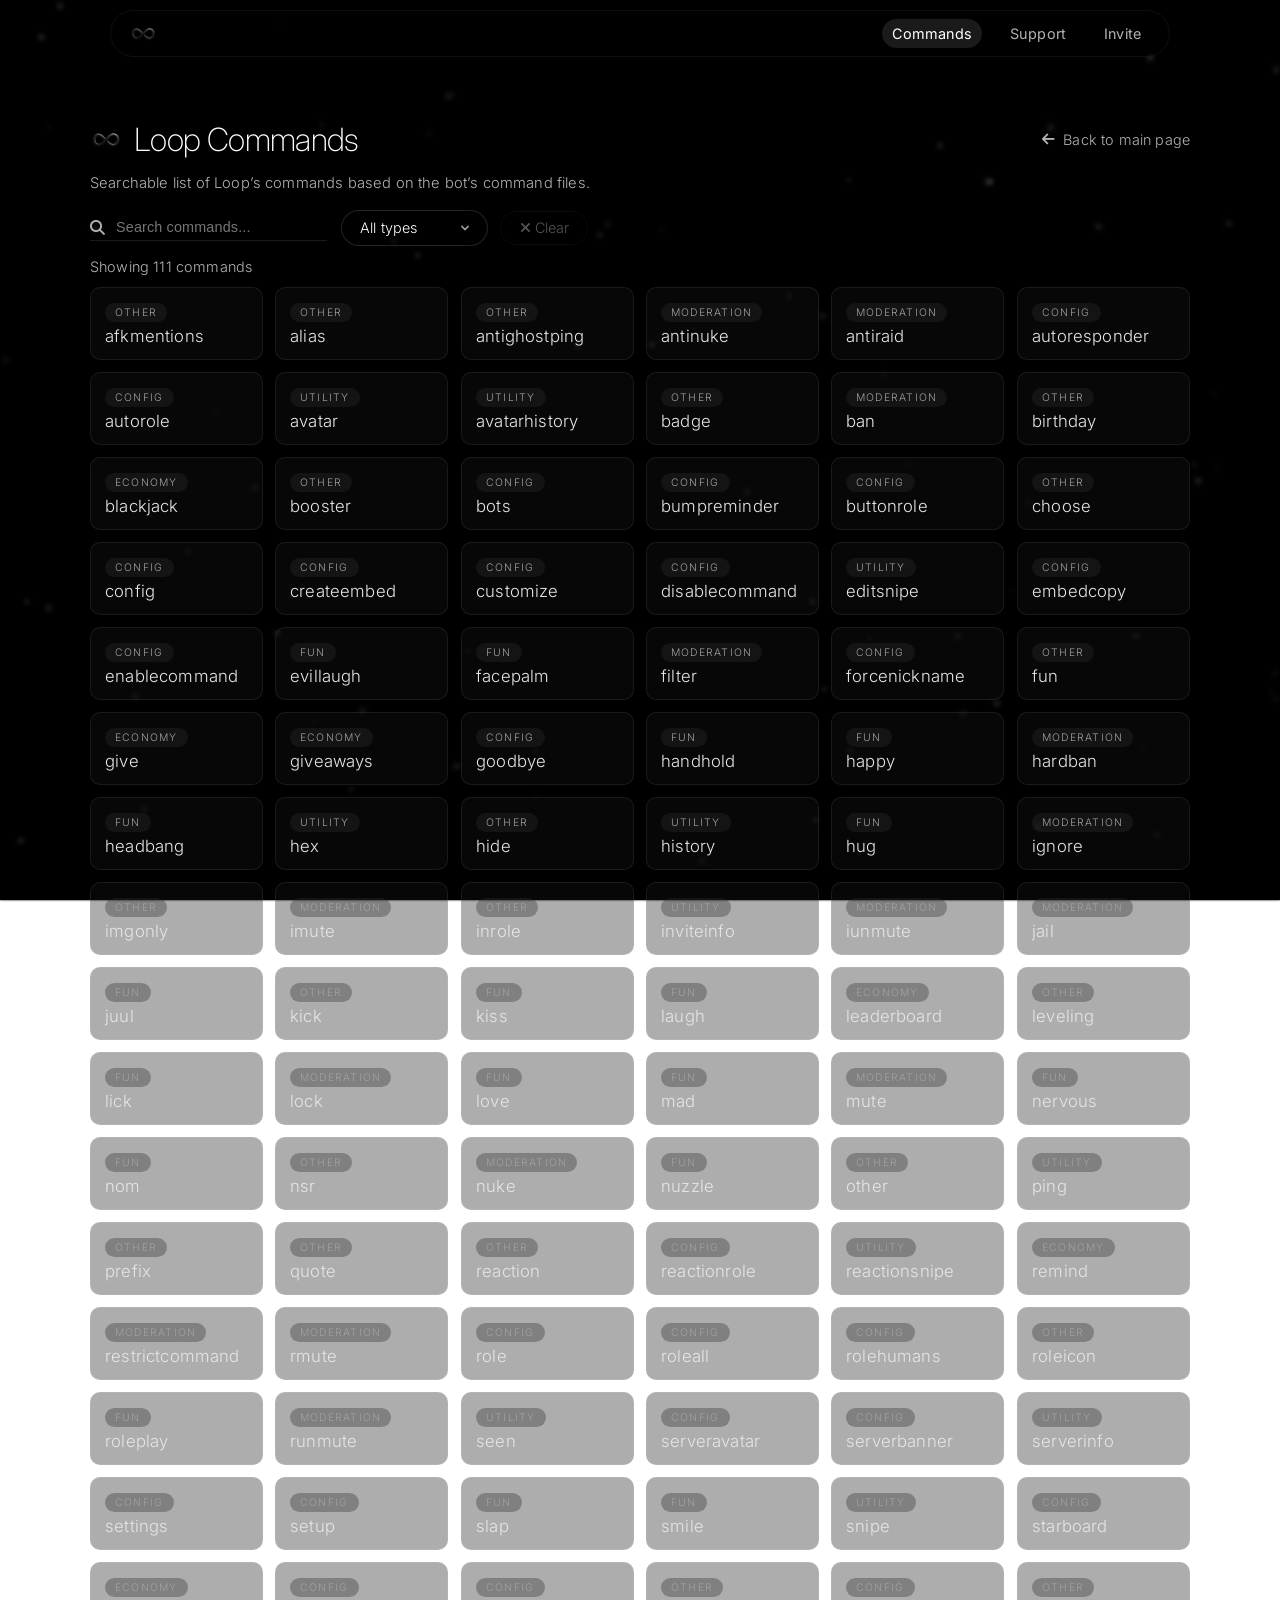
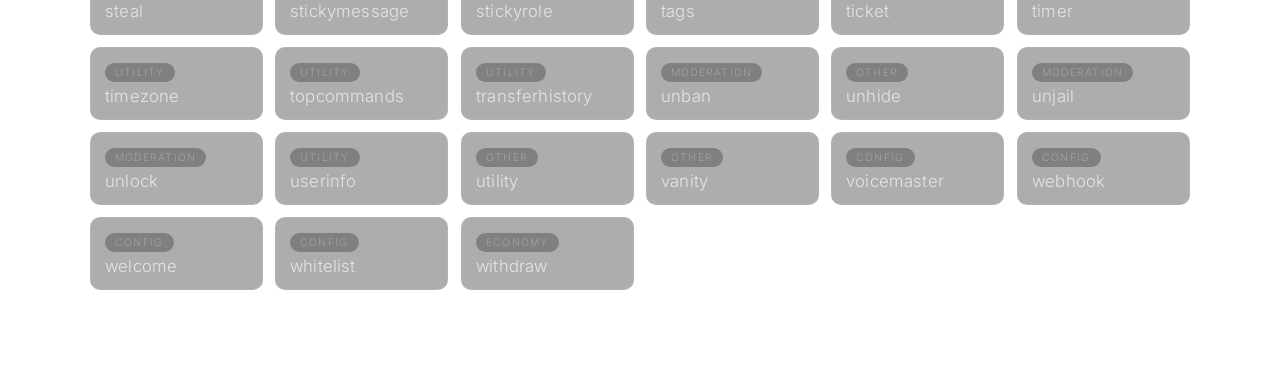
==== commit 9cb0b6eb: "Update commands.html" ====
--- a/commands.html
+++ b/commands.html
@@ -364,25 +364,29 @@
             -webkit-appearance: none;
             -moz-appearance: none;
             appearance: none;
-            background: rgba(24,24,28,0.6);
+            background: transparent;
             color: var(--text-main);
-            border: 1px solid rgba(255,255,255,0.08);
+            border: 1px solid rgba(255,255,255,0.14);
             outline: none;
             font-family: inherit;
             font-size: 0.9rem;
             font-weight: 300;
             padding: 0.6em 2em 0.6em 1.25em;
-            border-radius: 1.1em;
+            border-radius: 999px;
             margin-right: 8px;
             transition: all 0.2s ease;
             position: relative;
             cursor: pointer;
             filter: grayscale(1);
             letter-spacing: 0.01em;
-        }
-        .category-filter:hover, .category-filter:focus {
-            border-color: var(--border-strong);
-            background: #22222a;
+            -webkit-backdrop-filter: blur(18px);
+            backdrop-filter: blur(18px);
+        }
+        .category-filter:hover,
+        .category-filter:focus {
+            border-color: rgba(255,255,255,0.35);
+            background: rgba(255,255,255,0.06);
+            color: var(--text-main);
         }
         /* Hide default dropdown arrow, add custom */
         .category-filter {
@@ -400,9 +404,9 @@
             text-shadow: none;
         }
         .category-filter option {
-            background: #18181c !important;
+            background: rgba(10,10,12,0.9) !important;
             color: #cdcdcf;
-            border-radius: 0 !important;
+            border-radius: 10px !important;
             padding: 0.7em 1.2em !important;
             font-size: 1rem;
             filter: grayscale(1);
@@ -410,8 +414,8 @@
         .category-filter option:checked,
         .category-filter option:focus,
         .category-filter option:hover {
-            background: #2a2b31 !important;
-            color: #fff !important;
+            background: rgba(255,255,255,0.12) !important;
+            color: #ffffff !important;
         }
         .category-filter:focus-visible {
             outline: none;
@@ -492,8 +496,7 @@
 
         /* Top navigation bar */
         .site-bar {
-            position: fixed;
-            top: 0;
+            position: fixed;            top: 0;
             left: 50%;
             transform: translateX(-50%);
             width: min(1100px, calc(100% - 32px));
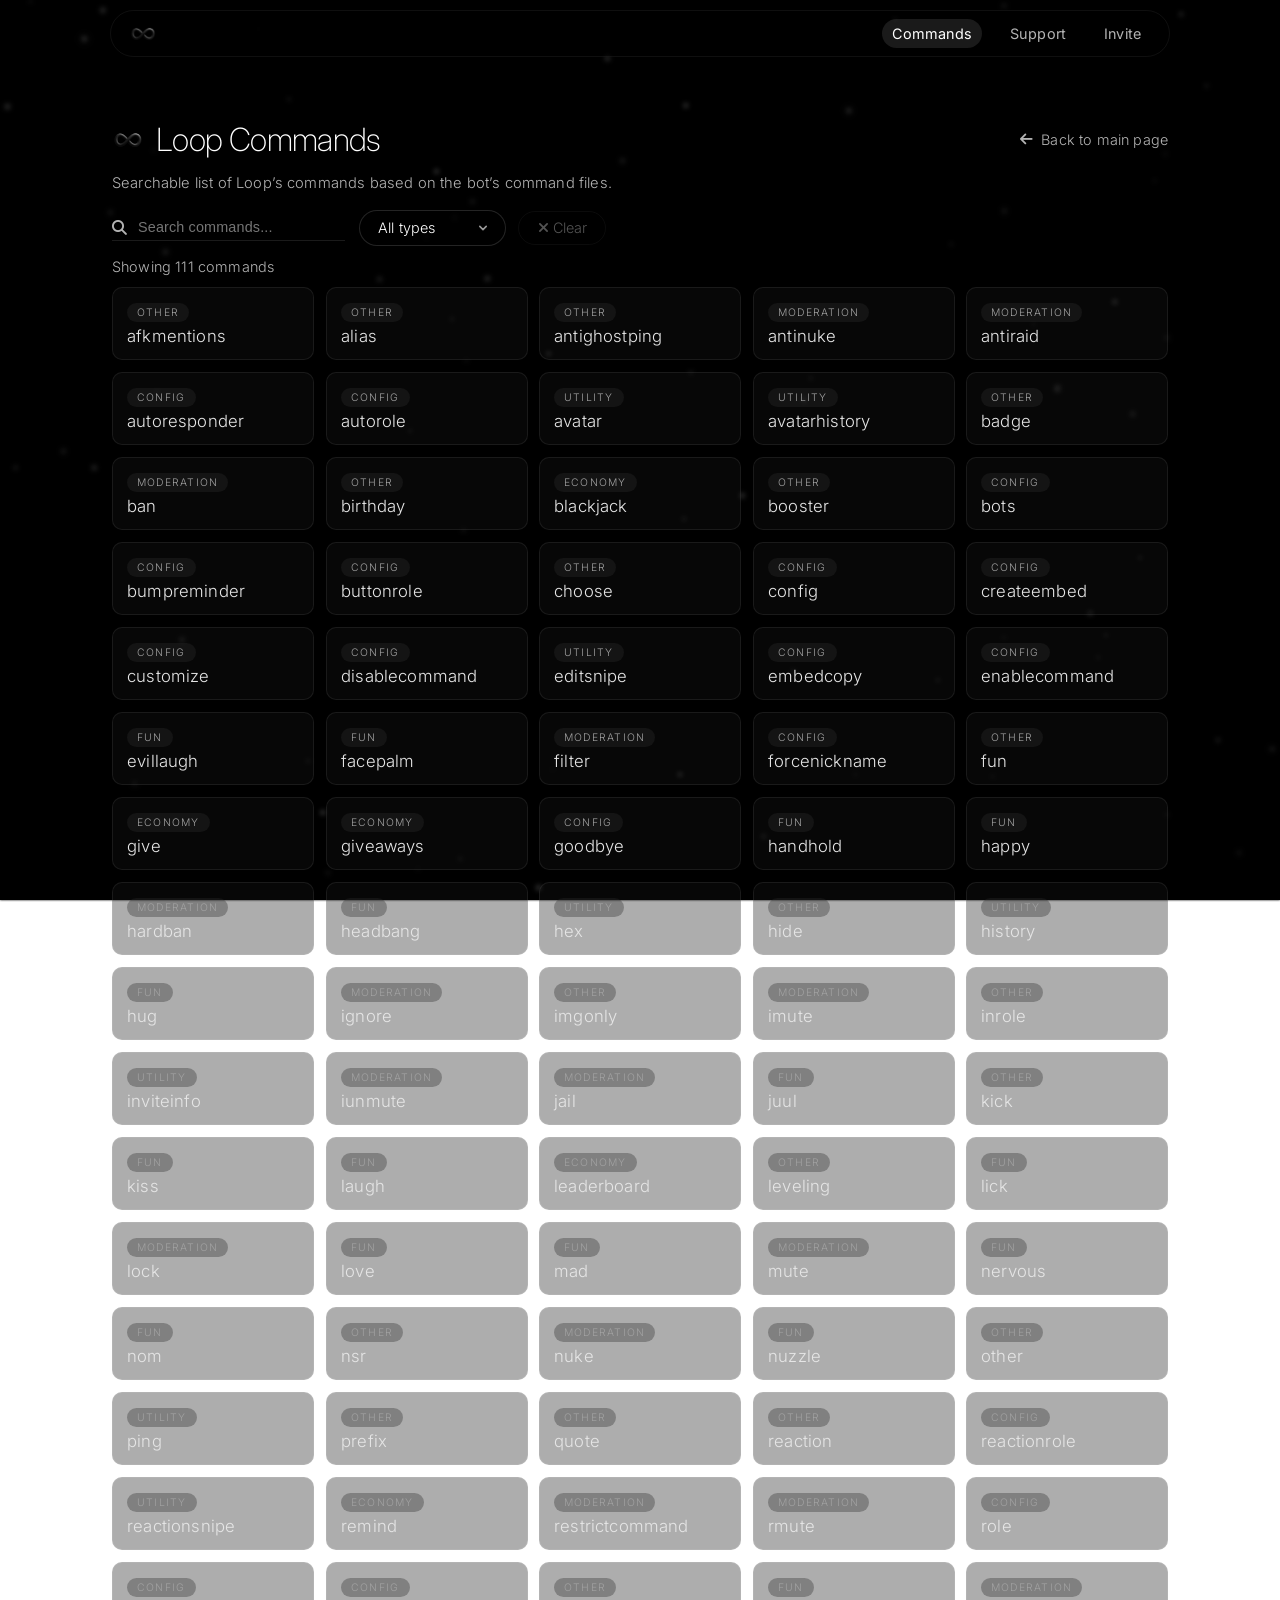
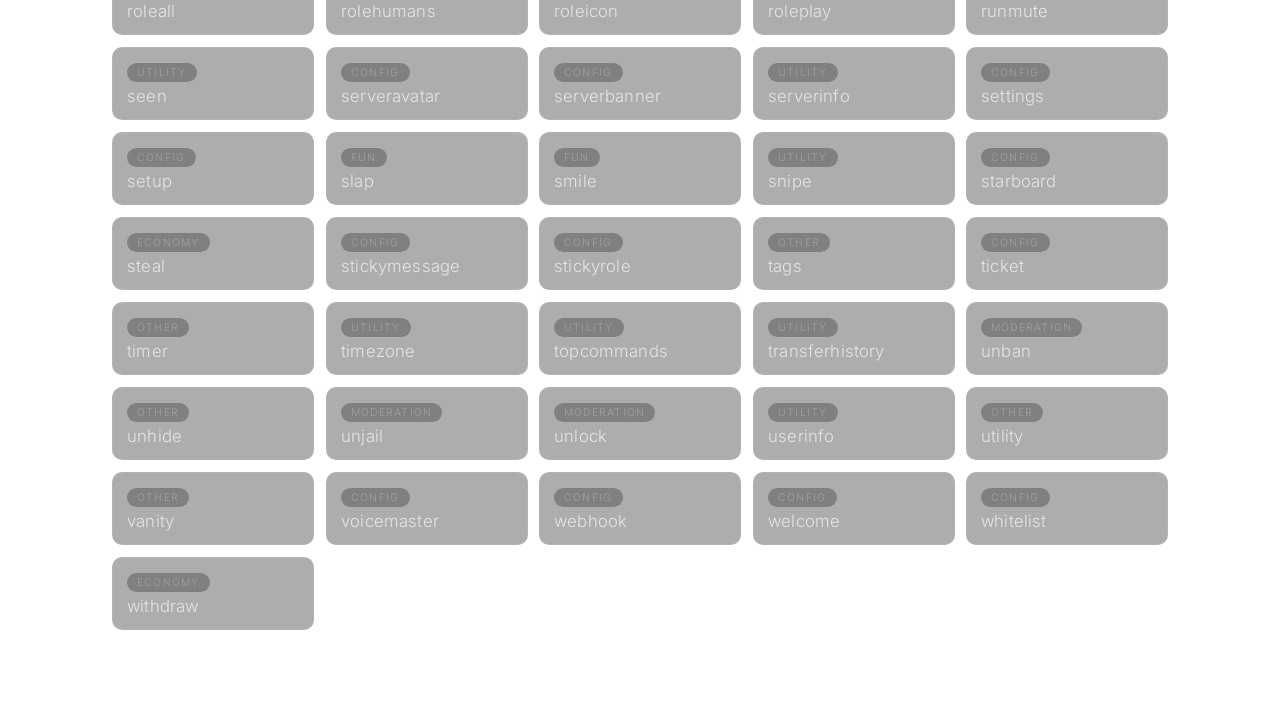
==== commit 6daf5854: "Update commands.html" ====
--- a/commands.html
+++ b/commands.html
@@ -6,562 +6,8 @@
     <title>Loop Bot Commands</title>
     <link rel="stylesheet" href="https://cdnjs.cloudflare.com/ajax/libs/font-awesome/6.4.0/css/all.min.css">
     <link href="https://fonts.googleapis.com/css2?family=Inter:wght@300;400;500;600&display=swap" rel="stylesheet">
-    <style>
-        :root {
-            --bg: #000000;
-            --text-main: #ffffff;
-            --text-muted: #b3b3b3;
-            --border-soft: #202020;
-            --border-strong: #3a3a3a;
-            --radius: 10px;
-        }
-
-        html, body {
-            margin: 0;
-            padding: 0;
-            min-height: 100vh;
-            font-family: 'Inter', system-ui, -apple-system, BlinkMacSystemFont, "Segoe UI", sans-serif;
-            font-weight: 300;
-            color: var(--text-main);
-            background: none !important;
-            letter-spacing: 0.01em;
-        }
-
-        body {
-            display: flex;
-            justify-content: center;
-            align-items: flex-start;
-            padding: 40px 16px 60px;
-            box-sizing: border-box;
-            position: relative;
-            min-height: 100vh;
-        }
-
-        /* Starlight background gradient - monochrome */
-        .body-starlight-bg {
-            position: fixed;
-            inset: 0;
-            z-index: 0;
-            pointer-events: none;
-            width: 100vw;
-            height: 100vh;
-            overflow: hidden;
-            /* Monochrome starlight gradient */
-            background: 
-                radial-gradient(ellipse 120% 70% at 60% 10%, rgba(80,80,80,0.12), rgba(120,120,120,0.08) 33%, rgba(60,60,60,0.10) 69%, rgba(0,0,0,0.70), rgba(0,0,0,0.95) 100%),
-                #050505;
-            filter: blur(0.8px) saturate(0);
-        }
-
-        /* Starfield main background (as in main site & loading) */
-        .main-stars-bg {
-            position: fixed;
-            inset: 0;
-            width: 100vw;
-            height: 100vh;
-            background: var(--bg);
-            z-index: 0;
-            pointer-events: none;
-            overflow: hidden;
-        }
-        .main-stars-bg canvas {
-            width: 100vw !important;
-            height: 100vh !important;
-            display: block;
-            opacity: 0.55;
-            filter: blur(2.5px) brightness(1.08);
-            pointer-events: none;
-        }
-
-        .loading-screen {
-            position: fixed;
-            inset: 0;
-            background: var(--bg);
-            display: flex;
-            align-items: center;
-            justify-content: center;
-            z-index: 100;
-            transition: opacity 0.25s ease;
-        }
-
-        .loading-mark {
-            font-size: 0.85rem;
-            letter-spacing: 0.2em;
-            text-transform: uppercase;
-            color: var(--text-muted);
-        }
-
-        .commands-page {
-            width: 100%;
-            max-width: 1100px;
-            background: transparent;
-            border-radius: var(--radius);
-            padding: 80px 22px 28px;
-            border: none;
-            position: relative;
-            z-index: 2;
-        }
-
-        .page-header {
-            display: flex;
-            justify-content: space-between;
-            align-items: center;
-            margin-bottom: 10px;
-        }
-
-        .page-header-main {
-            display: flex;
-            align-items: center;
-            gap: 12px;
-        }
-
-        .page-header-logo {
-            width: 32px;
-            height: 32px;
-            filter: grayscale(1) brightness(1.2);
-        }
-
-        .page-title {
-            font-size: 2rem;
-            font-weight: 200;
-            letter-spacing: -0.02em;
-            margin: 0;
-        }
-
-        .back-link {
-            color: var(--text-muted);
-            text-decoration: none;
-            font-size: 0.9rem;
-            font-weight: 300;
-            display: inline-flex;
-            align-items: center;
-            gap: 8px;
-        }
-
-        .back-link:hover,
-        .back-link:focus {
-            color: var(--text-main);
-        }
-
-        .commands-header {
-            margin: 10px 0 18px;
-            color: var(--text-muted);
-            font-size: 0.92rem;
-            font-weight: 300;
-        }
-
-        .commands-controls {
-            display: flex;
-            flex-wrap: wrap;
-            gap: 14px;
-            align-items: center;
-            margin-bottom: 12px;
-        }
-
-        .search-container {
-            position: relative;
-            display: flex;
-            align-items: center;
-            border-bottom: 1px solid rgba(255,255,255,0.1);
-            padding: 4px 0 4px 24px;
-        }
-
-        .search-input {
-            background: transparent;
-            border: none;
-            outline: none;
-            color: var(--text-main);
-            font-size: 0.9rem;
-            font-weight: 300;
-            width: 190px;
-            letter-spacing: 0.01em;
-        }
-
-        .search-icon {
-            position: absolute;
-            left: 0;
-            color: var(--text-muted);
-            font-size: 0.95rem;
-        }
-
-        .search-clear {
-            cursor: pointer;
-            color: var(--text-muted);
-            font-size: 0.95rem;
-            margin-left: 8px;
-            opacity: 0.0;
-            pointer-events: none;
-            transition: opacity .18s;
-        }
-
-        .search-clear.visible {
-            opacity: 1;
-            pointer-events: auto;
-        }
-
-        .command-count {
-            margin: 6px 0 12px;
-            font-size: 0.9rem;
-            font-weight: 300;
-            color: var(--text-muted);
-        }
-
-        .commands-grid {
-            display: grid;
-            grid-template-columns: repeat(auto-fill, minmax(170px, 1fr));
-            gap: 12px;
-        }
-
-        .command-card {
-            background: rgba(22,22,22,0.35);
-            border-radius: var(--radius);
-            padding: 12px 14px 11px;
-            cursor: pointer;
-            transition: all 0.2s ease;
-            border: 1px solid rgba(255,255,255,0.08);
-            color: #dee0e5;
-            filter: grayscale(1);
-        }
-        .command-card:hover {
-            background: rgba(22,22,22,0.5);
-            border-color: rgba(255,255,255,0.15);
-        }
-        .command-card:hover,
-        .command-card:focus-visible {
-            background: rgba(32,32,32,0.61);
-            border-color: #333338;
-            color: #fafcff;
-            box-shadow: 0 4px 28px 0 rgba(30,30,30,0.19);
-        }
-
-        .command-category-pill {
-            display: inline-flex;
-            align-items: center;
-            padding: 3px 10px;
-            border-radius: 999px;
-            font-size: 0.65rem;
-            text-transform: uppercase;
-            letter-spacing: 0.12em;
-            color: #acacb6;
-            background: rgba(40,40,40,0.35);
-            margin-bottom: 4px;
-            filter: grayscale(1) brightness(0.95) contrast(0.93);
-        }
-
-        .command-name {
-            font-size: 1.05rem;
-            font-weight: 300;
-            color: #e5e5e5 !important;
-            margin-bottom: 2px;
-            filter: grayscale(1);
-            letter-spacing: 0.01em;
-        }
-
-        .command-details-modal-bg {
-            position: fixed;
-            inset: 0;
-            background: rgba(0,0,0,0.45);
-            display: flex;
-            justify-content: center;
-            align-items: center;
-            z-index: 9999;
-        }
-
-        .command-details-modal {
-            width: 100%;
-            max-width: 420px;
-            background: rgba(16,17,25,0.93);
-            border-radius: var(--radius);
-            padding: 18px 18px 16px;
-            border: 1px solid var(--border-soft);
-            position: relative;
-            /* modal: more opaque for readability, still keep subtle transparency */
-            box-shadow: 0 7px 44px 2px #000b;
-            filter: grayscale(1);
-            color: #f2f2f3;
-        }
-
-        .cmd-close-btn {
-            position: absolute;
-            top: 10px;
-            right: 10px;
-            border: none;
-            background: transparent;
-            color: #b0b1b5;
-            cursor: pointer;
-        }
-
-        .cmd-title-row {
-            display: flex;
-            justify-content: space-between;
-            align-items: center;
-            margin-bottom: 8px;
-        }
-
-        .cmd-title {
-            font-size: 1.2rem;
-            font-weight: 600;
-            color: #f7f7f7;
-            filter: grayscale(1);
-        }
-
-        .cmd-copy-btn {
-            border: none;
-            background: #232430;
-            color: #e7e7e7;
-            border-radius: 999px;
-            width: 32px;
-            height: 32px;
-            display: inline-flex;
-            align-items: center;
-            justify-content: center;
-            cursor: pointer;
-            filter: grayscale(1);
-        }
-
-        .cmd-desc {
-            font-size: 0.96rem;
-            color: #b3b3b3;
-            margin-bottom: 10px;
-            filter: grayscale(1);
-        }
-
-        .cmd-section {
-            margin-bottom: 6px;
-        }
-
-        .cmd-label {
-            font-size: 0.8rem;
-            text-transform: uppercase;
-            letter-spacing: 0.12em;
-            color: #b3b3b3;
-            margin-bottom: 2px;
-            filter: grayscale(1);
-        }
-
-        .cmd-value {
-            font-size: 0.96rem;
-            color: #fff;
-            filter: grayscale(1);
-        }
-
-        @media (max-width: 720px) {
-            body {
-                padding: 24px 10px 32px;
-            }
-
-            .commands-page {
-                padding: 20px 14px 22px;
-            }
-        }
-
-        /* Custom Modern Select Styles */
-        .filter-group {
-            display: flex;
-            align-items: center;
-        }
-        .category-filter {
-            -webkit-appearance: none;
-            -moz-appearance: none;
-            appearance: none;
-            background: transparent;
-            color: var(--text-main);
-            border: 1px solid rgba(255,255,255,0.14);
-            outline: none;
-            font-family: inherit;
-            font-size: 0.9rem;
-            font-weight: 300;
-            padding: 0.6em 2em 0.6em 1.25em;
-            border-radius: 999px;
-            margin-right: 8px;
-            transition: all 0.2s ease;
-            position: relative;
-            cursor: pointer;
-            filter: grayscale(1);
-            letter-spacing: 0.01em;
-            -webkit-backdrop-filter: blur(18px);
-            backdrop-filter: blur(18px);
-        }
-        .category-filter:hover,
-        .category-filter:focus {
-            border-color: rgba(255,255,255,0.35);
-            background: rgba(255,255,255,0.06);
-            color: var(--text-main);
-        }
-        /* Hide default dropdown arrow, add custom */
-        .category-filter {
-            background-image:
-                url('data:image/svg+xml;utf8,<svg fill="gray" height="20" viewBox="0 0 20 20" width="20" xmlns="http://www.w3.org/2000/svg"><path d="M6 8l4 4 4-4" stroke="%23999999" stroke-width="2" fill="none" stroke-linecap="round" stroke-linejoin="round"/></svg>');
-            background-repeat: no-repeat, no-repeat;
-            background-position: right 1em center, right 1em center;
-            background-size: 1.1em, 1.1em;
-        }
-        .category-filter:focus {
-            outline: none;
-        }
-        .category-filter:-moz-focusring {
-            color: #e7e9f0;
-            text-shadow: none;
-        }
-        .category-filter option {
-            background: rgba(10,10,12,0.9) !important;
-            color: #cdcdcf;
-            border-radius: 10px !important;
-            padding: 0.7em 1.2em !important;
-            font-size: 1rem;
-            filter: grayscale(1);
-        }
-        .category-filter option:checked,
-        .category-filter option:focus,
-        .category-filter option:hover {
-            background: rgba(255,255,255,0.12) !important;
-            color: #ffffff !important;
-        }
-        .category-filter:focus-visible {
-            outline: none;
-            border-color: var(--border-strong);
-        }
-        .category-filter::-ms-expand {
-            display: none;
-        }
-
-        .clear-filters {
-            border-radius: 100px;
-            padding: 0.5em 1.3em;
-            background: transparent;
-            color: #979797;
-            border: 1px solid rgba(255,255,255,0.08);
-            outline: none;
-            margin-left: 4px;
-            transition: all 0.2s ease;
-            font-family: inherit;
-            font-size: 0.9rem;
-            font-weight: 300;
-            opacity: .88;
-            filter: grayscale(1);
-        }
-        .clear-filters:enabled:hover, .clear-filters:enabled:focus {
-            background: #191a21;
-            color: #fafbfd;
-            opacity: 1;
-        }
-        .clear-filters:disabled {
-            opacity: 0.55;
-            cursor: default;
-        }
-
-        /* Animations */
-        @keyframes fadeInUp {
-            from {
-                opacity: 0;
-                transform: translateY(30px);
-            }
-            to {
-                opacity: 1;
-                transform: translateY(0);
-            }
-        }
-        @keyframes slideDown {
-            from {
-                opacity: 0;
-                transform: translateY(-20px);
-            }
-            to {
-                opacity: 1;
-                transform: translateY(0);
-            }
-        }
-        @keyframes scaleIn {
-            from {
-                opacity: 0;
-                transform: scale(0.95);
-            }
-            to {
-                opacity: 1;
-                transform: scale(1);
-            }
-        }
-
-        .commands-page {
-            animation: fadeInUp 0.8s 0.15s both;
-        }
-
-        .page-header {
-            animation: slideDown 0.6s 0.1s both;
-        }
-
-        .command-card {
-            animation: scaleIn 0.5s both;
-        }
-
-        /* Top navigation bar */
-        .site-bar {
-            position: fixed;            top: 0;
-            left: 50%;
-            transform: translateX(-50%);
-            width: min(1100px, calc(100% - 32px));
-            padding: 10px 20px;
-            box-sizing: border-box;
-            display: flex;
-            align-items: center;
-            justify-content: center;
-            z-index: 3;
-        }
-
-        .site-bar-inner {
-            width: 100%;
-            display: flex;
-            align-items: center;
-            justify-content: space-between;
-            background: transparent;
-            border-radius: 999px;
-            border: 1px solid rgba(255,255,255,0.06);
-            padding: 8px 18px;
-            -webkit-backdrop-filter: blur(18px);
-            backdrop-filter: blur(18px);
-        }
-
-        .site-bar-brand {
-            display: flex;
-            align-items: center;
-            gap: 10px;
-        }
-
-        .site-bar-logo {
-            width: 28px;
-            height: 28px;
-            border-radius: 8px;
-            object-fit: contain;
-            filter: grayscale(1) brightness(1.15);
-        }
-
-        .site-bar-nav {
-            display: flex;
-            align-items: center;
-            gap: 18px;
-        }
-
-        .site-bar-link {
-            font-size: 0.9rem;
-            font-weight: 400;
-            color: var(--text-muted);
-            text-decoration: none;
-            padding: 6px 10px;
-            border-radius: 999px;
-            transition: color 0.18s ease, background-color 0.18s ease;
-        }
-
-        .site-bar-link:hover,
-        .site-bar-link:focus-visible {
-            color: var(--text-main);
-            background: rgba(255,255,255,0.06);
-        }
-
-        .site-bar-link.is-active {
-            color: var(--text-main);
-            background: rgba(255,255,255,0.10);
-        }
-    </style>
+    <link rel="stylesheet" href="css/shared.css">
+    <link rel="stylesheet" href="css/commands.css">
 <base target="_blank">
 </head>
 <body>
@@ -632,591 +78,7 @@
     <!-- Modal placeholder -->
     <div id="commandDetailsModalContainer"></div>
 
-    <script>
-        // Starfield background canvas logic (from index.html)
-        function drawStars(canvas, count) {
-            if (!canvas) return;
-            const ctx = canvas.getContext('2d');
-            ctx.clearRect(0, 0, canvas.width, canvas.height);
-            for (let i = 0; i < count; i++) {
-                const x = Math.random() * canvas.width;
-                const y = Math.random() * canvas.height;
-                const r = 0.6 + Math.random() * 0.85;
-                const alpha = 0.7 + Math.random()*0.26;
-                ctx.beginPath();
-                ctx.arc(x, y, r, 0, 2 * Math.PI, false);
-                ctx.fillStyle = `rgba(255,255,255,${alpha})`;
-                ctx.shadowColor = "#fff";
-                ctx.shadowBlur = 2 + Math.random()*8;
-                ctx.fill();
-            }
-            ctx.shadowBlur = 0;
-        }
-        function setupMainStarsBg() {
-            const starsBg = document.getElementById('mainStarsBg');
-            if (!starsBg) return;
-            if (!starsBg.querySelector('canvas')) {
-                const canvas = document.createElement('canvas');
-                canvas.width = window.innerWidth;
-                canvas.height = window.innerHeight;
-                starsBg.appendChild(canvas);
-            }
-            const canvas = starsBg.querySelector('canvas');
-            drawStars(canvas, Math.floor(56 + Math.random()*24));
-        }
-
-        window.addEventListener('resize', function(){
-            var starsBg = document.getElementById('mainStarsBg');
-            var canvas = starsBg && starsBg.querySelector('canvas');
-            if (canvas) {
-                canvas.width = window.innerWidth;
-                canvas.height = window.innerHeight;
-                drawStars(canvas, Math.floor(56 + Math.random()*24));
-            }
-        });
-
-        if (document.readyState !== 'loading') {
-            setupMainStarsBg();
-        } else {
-            document.addEventListener('DOMContentLoaded', function(){
-                setupMainStarsBg();
-            });
-        }
-
-        // Loading overlay
-        window.addEventListener('load', function () {
-            const loading = document.getElementById('loadingScreen');
-            if (!loading) return;
-            loading.style.opacity = '0';
-            setTimeout(function () {
-                loading.style.display = 'none';
-            }, 260);
-        });
-
-        // This list is extracted and updated to reflect the ACTUAL contents of the "Commands" folder.
-        // Make sure this matches the commands that you have in C:\Users\n3632\Downloads\loop commands\Commands.
-        // Update this array as you add/remove files in that folder.
-        // Example: If you add or remove .js files from Commands/, update here to match.
-        const commandFiles = [
-            "afkmentions",
-            "alias",
-            "antighostping",
-            "antiraid",
-            "antinuke",
-            "autoresponder",
-            "autorole",
-            "avatar",
-            "avatarhistory",
-            "badge",
-            "ban",
-            "birthday",
-            "blackjack",
-            "booster",
-            "bots",
-            "bumpreminder",
-            "buttonrole",
-            "choose",
-            "config",
-            "createembed",
-            "customize",
-            "disablecommand",
-            "editsnipe",
-            "embedcopy",
-            "enablecommand",
-            "evillaugh",
-            "facepalm",
-            "filter",
-            "forcenickname",
-            "fun",
-            "give",
-            "giveaways",
-            "goodbye",
-            "handhold",
-            "happy",
-            "hardban",
-            "headbang",
-            "hex",
-            "hide",
-            "history",
-            "hug",
-            "ignore",
-            "imgonly",
-            "imute",
-            "inrole",
-            "inviteinfo",
-            "iunmute",
-            "jail",
-            "juul",
-            "kick",
-            "kiss",
-            "laugh",
-            "leaderboard",
-            "leveling",
-            "lick",
-            "lock",
-            "love",
-            "mad",
-            "mute",
-            "nervous",
-            "nom",
-            "nsr",
-            "nuke",
-            "nuzzle",
-            "other",
-            "ping",
-            "prefix",
-            "quote",
-            "reaction",
-            "reactionrole",
-            "reactionsnipe",
-            "remind",
-            "restrictcommand",
-            "rmute",
-            "role",
-            "roleall",
-            "rolehumans",
-            "roleicon",
-            "roleplay",
-            "runmute",
-            "seen",
-            "serveravatar",
-            "serverbanner",
-            "serverinfo",
-            "settings",
-            "setup",
-            "slap",
-            "smile",
-            "snipe",
-            "starboard",
-            "steal",
-            "stickyrole",
-            "stickymessage",
-            "tags",
-            "ticket",
-            "timer",
-            "timezone",
-            "topcommands",
-            "transferhistory",
-            "unban",
-            "unhide",
-            "unjail",
-            "unlock",
-            "userinfo",
-            "utility",
-            "vanity",
-            "voicemaster",
-            "webhook",
-            "welcome",
-            "whitelist",
-            "withdraw"
-        ];
-        commandFiles.sort((a, b) => a.localeCompare(b));
-
-        // Map commands to rough categories by name pattern
-        function guessCategory(name) {
-            const n = name.toLowerCase();
-            if ([
-                'ban','hardban','unban','mute','imute','rmute','runmute','iunmute',
-                'jail','unjail','lock','unlock','nuke','antinuke','antiraid',
-                'filter','restrictcommand','blacklist','ignore','timeout'
-            ].includes(n)) return 'moderation';
-
-            if ([
-                'balance','bet','blackjack','leaderboard','give','withdraw',
-                'steal','remind','giveaways','boosts'
-            ].includes(n)) return 'economy';
-
-            if ([
-                'serverinfo','userinfo','avatar','avatarhistory','inviteinfo',
-                'timezone','seen','history','topcommands','transferhistory','hex','ping','editsnipe','snipe','reactionsnipe'
-            ].includes(n)) return 'utility';
-
-            if ([
-                'hug','kiss','slap','love','laugh','juul','roleplay','headbang',
-                'handhold','smile','mad','happy','evillaugh','nuzzle','nom','nervous','lick','facepalm'
-            ].includes(n)) return 'fun';
-
-            if ([
-                'settings','setup','autorole','welcome','goodbye','ticket',
-                'reactionrole','buttonrole','voicemaster','starboard','bumpreminder',
-                'autoresponder','bots','whitelist','roles','role','roleall','rolehumans',
-                'stickyrole','stickymessage','enablecommand','disablecommand','forcenickname','serveravatar','serverbanner','customize','embedcopy','webhook','createembed','config'
-            ].includes(n)) return 'config';
-
-            return 'other';
-        }
-
-        // Nice readable description for commands (key: description; update with your commands as needed)
-        const commandDescriptions = {
-            "afkmentions": "Toggle or configure AFK mention detection.",
-            "alias": "Manage command aliases.",
-            "antiraid": "Configure or toggle anti-raid features.",
-            "antighostping": "Anti-ghost ping protection and logging.",
-            "antinuke": "Anti-nuke server security.",
-            "autoresponder": "Custom autoresponder (bot messages).",
-            "autorole": "Auto-assign roles to new users.",
-            "avatar": "Display a user's avatar.",
-            "avatarhistory": "Show previous avatars of a user.",
-            "badge": "Manage or display user badges.",
-            "ban": "Ban a user from the server.",
-            "birthday": "Set or view a member's birthday.",
-            "blackjack": "Blackjack game.",
-            "booster": "See info about server boosters.",
-            "bots": "List bots and bot management.",
-            "bumpreminder": "Set up bump reminders.",
-            "buttonrole": "Button-based role assignment.",
-            "choose": "Randomly pick one of your options.",
-            "config": "Manage bot configs.",
-            "createembed": "Make quick embeds.",
-            "customize": "Server customization commands.",
-            "disablecommand": "Disable a command in your server.",
-            "editsnipe": "Snipe edited message.",
-            "embedcopy": "Copy embeds from other messages.",
-            "enablecommand": "Re-enable a previously disabled command.",
-            "evillaugh": "Send an evil laugh RP.",
-            "facepalm": "Send a facepalm RP.",
-            "filter": "Word filter setup.",
-            "forcenickname": "Force set a member's nick.",
-            "fun": "View fun commands.",
-            "give": "Give currency to another user.",
-            "giveaways": "Giveaway system & controls.",
-            "goodbye": "Setup goodbye message.",
-            "handhold": "Handhold another user (RP/fun).",
-            "hardban": "Ban - also remove all messages.",
-            "happy": "Send happy RP.",
-            "headbang": "Send a headbang RP.",
-            "hex": "Show color hex info.",
-            "hide": "Hide a channel.",
-            "history": "View recent server logs/history.",
-            "hug": "Send a virtual hug.",
-            "ignore": "Ignore a user/channel.",
-            "imute": "Instant mute a user.",
-            "imgonly": "Only allow images in a channel.",
-            "inrole": "List members in a role.",
-            "inviteinfo": "Show information about an invite.",
-            "iunmute": "Instantly unmute a user.",
-            "jail": "Restrict a member (jail).",
-            "juul": "Time for a virtual juul (fun).",
-            "kick": "Kick a member.",
-            "kiss": "Send a kiss RP/fun.",
-            "laugh": "Send a laughing RP/fun.",
-            "leaderboard": "Leaderboard for XP, balance, etc.",
-            "leveling": "Manage leveling options.",
-            "lick": "Lick RP/fun command.",
-            "lock": "Lock the current channel.",
-            "love": "Express love (fun/RP).",
-            "mad": "Mad RP/fun.",
-            "mute": "Mute a user.",
-            "nervous": "Send a nervous RP.",
-            "nsr": "No self-roles, configuration.",
-            "nuke": "Delete all and recreate a channel.",
-            "nom": "Send a nom RP/action.",
-            "nuzzle": "Nuzzle RP/fun.",
-            "other": "Miscellaneous commands.",
-            "ping": "Show bot latency.",
-            "prefix": "View or set server command prefix.",
-            "quote": "Random or quoted message.",
-            "reaction": "React to a message.",
-            "reactionrole": "Set up reaction roles.",
-            "reactionsnipe": "Snipe the last reaction.",
-            "remind": "Set a reminder.",
-            "restrictcommand": "Restrict a command(s) to some roles.",
-            "rmute": "Remove mute from a user.",
-            "role": "Role management.",
-            "roleall": "Add role to everyone.",
-            "rolehumans": "Add role to all humans.",
-            "roleicon": "Role icon controls.",
-            "roleplay": "Fun RP command.",
-            "runmute": "Remove unmute.",
-            "seen": "See when a user was last seen.",
-            "serveravatar": "Get the server avatar.",
-            "serverbanner": "Show server banner.",
-            "serverinfo": "Show server info.",
-            "settings": "Configure bot/server settings.",
-            "setup": "Setup the bot ('wizard').",
-            "slap": "Slap (RP/fun).",
-            "smile": "Smile RP/fun.",
-            "snipe": "Snipe the last deleted message.",
-            "starboard": "Starboard setup & moderation.",
-            "steal": "Steal emojis or images.",
-            "stickyrole": "Persist user roles.",
-            "stickymessage": "Sticky message setup.",
-            "tags": "Tag system.",
-            "ticket": "Server ticketing system.",
-            "timer": "Set a simple timer.",
-            "timezone": "User or server timezone setup.",
-            "topcommands": "Show top-used commands.",
-            "transferhistory": "Currency transfer history.",
-            "unban": "Unban a member.",
-            "unhide": "Show a hidden channel.",
-            "unjail": "Remove from jail.",
-            "unlock": "Unlock the channel.",
-            "userinfo": "Show user info.",
-            "utility": "Utility commands overview.",
-            "vanity": "Manage vanity urls/settings.",
-            "voicemaster": "Voice master features.",
-            "webhook": "Webhook controls.",
-            "welcome": "Welcome message setup.",
-            "whitelist": "Whitelist users/roles.",
-            "withdraw": "Withdraw currency from your account."
-        };
-
-        // Arguments and Permissions stub for example/known commands
-        const commandArguments = {
-            "ban": "<user> [reason]",
-            "mute": "<user> [duration]",
-            "unban": "<user>",
-            "kick": "<user> [reason]",
-            "userinfo": "[user]",
-            "serverinfo": "none",
-            "balance": "none",
-            "give": "<user> <amount>",
-            "avatar": "[user]",
-            "ping": "none",
-            "jail": "<user> [duration]",
-            "hug": "[user]",
-            "slap": "<user>",
-            "nuke": "none",
-            "help": "[command]",
-            "lock": "[channel]",
-            "unlock": "[channel]",
-            "inviteinfo": "[invite]",
-            "settings": "[option]",
-            "withdraw": "<amount>",
-            "remind": "<time> <reminder>",
-            "giveaways": "[start/end/list]",
-            "reactionrole": "<role> <emoji>",
-            "setup": "none",
-            "autorole": "<role>",
-            "role": "<user> <role>",
-            "tickets": "[open/close]",
-            "balance": "none",
-            "leaderboard": "none"
-            // ...You can add more argument help as needed.
-        };
-        const commandPermissions = {
-            "ban": "Ban Members",
-            "mute": "Mute Members",
-            "unban": "Ban Members",
-            "kick": "Kick Members",
-            "userinfo": "none",
-            "serverinfo": "none",
-            "balance": "none",
-            "give": "none",
-            "avatar": "none",
-            "ping": "none",
-            "jail": "Manage Roles",
-            "hug": "none",
-            "slap": "none",
-            "nuke": "Manage Channels",
-            "help": "none",
-            "lock": "Manage Channels",
-            "unlock": "Manage Channels",
-            "inviteinfo": "none",
-            "settings": "Manage Server",
-            "withdraw": "none",
-            "remind": "none",
-            "giveaways": "Manage Guild",
-            "reactionrole": "Manage Roles",
-            "setup": "Manage Server",
-            "autorole": "Manage Roles",
-            "role": "Manage Roles",
-            "ticket": "Manage Channels",
-            "leaderboard": "none"
-            // ...You can add more as needed.
-        };
-
-        // Convert command files into objects with details, then sort alphabetically by name
-        const commandsData = commandFiles.map(name => {
-            const category = guessCategory(name);
-            return {
-                name,
-                category,
-                description: commandDescriptions[name] || ("No description yet."),
-                arguments: commandArguments[name] || "none",
-                permissions: commandPermissions[name] || "none"
-            };
-        });
-
-        function initializeCommandsPage() {
-            const commandsGrid = document.getElementById('commandsGrid');
-            const commandCount = document.getElementById('commandCount');
-            const searchInput = document.getElementById('commandSearch');
-            const categoryFilter = document.getElementById('categoryFilter');
-            const searchClear = document.getElementById('searchClear');
-            const clearFilters = document.getElementById('clearFilters');
-            const modalContainer = document.getElementById('commandDetailsModalContainer');
-
-            let currentSearch = "";
-            let currentCategory = "all";
-            let currentCommands = [...commandsData];
-
-            function updateClearButton() {
-                const hasFilters = currentSearch.length > 0 || currentCategory !== 'all';
-                clearFilters.disabled = !hasFilters;
-                searchClear.classList.toggle('visible', currentSearch.length > 0);
-            }
-
-            function renderCommands() {
-                commandsGrid.innerHTML = "";
-                commandCount.textContent = `Showing ${currentCommands.length} command${currentCommands.length === 1 ? "" : "s"}`;
-                if (currentCommands.length === 0) {
-                    const noResults = document.createElement('div');
-                    noResults.style.cssText = `
-                        grid-column: 1 / -1;
-                        text-align: center;
-                        padding: 40px 20px;
-                        color: rgba(255, 255, 255, 0.65);
-                        filter: grayscale(1);
-                    `;
-                    noResults.innerHTML = `
-                        <i class="fas fa-search" style="font-size: 2.4rem; margin-bottom: 14px; opacity: 0.35; filter: grayscale(1);"></i>
-                        <div>No commands match your search.</div>
-                    `;
-                    commandsGrid.appendChild(noResults);
-                    return;
-                }
-
-                // Sort currentCommands alphabetically before rendering
-                const sortedCommands = [...currentCommands].sort((a, b) => a.name.localeCompare(b.name));
-
-                sortedCommands.forEach(cmd => {
-                    const card = document.createElement('div');
-                    card.className = 'command-card';
-                    card.dataset.category = cmd.category;
-                    card.innerHTML = `
-                        <div class="command-category-pill">${cmd.category}</div>
-                        <div class="command-name">${cmd.name}</div>
-                    `;
-                    card.addEventListener('click', () => showCommandModal(cmd));
-                    commandsGrid.appendChild(card);
-                });
-            }
-
-            function applyFilters() {
-                currentSearch = searchInput.value.toLowerCase().trim();
-                currentCategory = categoryFilter.value;
-
-                currentCommands = commandsData.filter(cmd => {
-                    const matchesText =
-                        cmd.name.toLowerCase().includes(currentSearch) ||
-                        (cmd.description && cmd.description.toLowerCase().includes(currentSearch));
-                    const matchesCategory =
-                        currentCategory === 'all' || cmd.category === currentCategory;
-                    return matchesText && matchesCategory;
-                });
-
-                updateClearButton();
-                renderCommands();
-            }
-
-            function clearAllFilters() {
-                searchInput.value = "";
-                categoryFilter.value = "all";
-                currentSearch = "";
-                currentCategory = "all";
-                applyFilters();
-            }
-
-            function clearSearch() {
-                searchInput.value = "";
-                currentSearch = "";
-                applyFilters();
-            }
-
-            searchInput.addEventListener('input', applyFilters);
-            categoryFilter.addEventListener('change', applyFilters);
-            clearFilters.addEventListener('click', clearAllFilters);
-            searchClear.addEventListener('click', clearSearch);
-
-            searchInput.addEventListener('keydown', (e) => {
-                if (e.key === 'Escape') {
-                    clearSearch();
-                }
-            });
-
-            // Animate dropdown when it opens on click (force add .open)
-            categoryFilter.addEventListener('mousedown', function() {
-                categoryFilter.classList.add('open');
-                setTimeout(() => categoryFilter.classList.remove('open'), 400);
-            });
-
-            // Modal rendering
-            let modalOpen = false;
-            function showCommandModal(cmd) {
-                // Remove previous modal if present
-                modalContainer.innerHTML = '';
-
-                const argVal = cmd.arguments;
-                const permVal = cmd.permissions;
-                const cmdTextToCopy = `/${cmd.name}`;
-
-                const modalBg = document.createElement('div');
-                modalBg.className = 'command-details-modal-bg';
-                modalBg.tabIndex = -1;
-
-                const modal = document.createElement('div');
-                modal.className = 'command-details-modal';
-
-                modal.innerHTML = `
-                    <button class="cmd-close-btn" title="Close (Esc)"><i class="fas fa-times"></i></button>
-                    <div class="cmd-title-row">
-                        <span class="cmd-title">${cmd.name}</span>
-                        <button class="cmd-copy-btn" id="cmdCopyBtn" title="Copy command">
-                            <i class="fas fa-copy"></i>
-                        </button>
-                    </div>
-                    <div class="cmd-desc">${cmd.description}</div>
-                    <div class="cmd-section">
-                        <div class="cmd-label">Arguments</div>
-                        <span class="cmd-value">${argVal}</span>
-                    </div>
-                    <div class="cmd-section">
-                        <div class="cmd-label">Permissions</div>
-                        <span class="cmd-value">${permVal}</span>
-                    </div>
-                `;
-                modalBg.appendChild(modal);
-
-                // Effects
-                function doModalClose() {
-                    if (!modalOpen) return;
-                    modalOpen = false;
-                    modalBg.remove();
-                    window.removeEventListener('keydown', modalKeyHandler);
-                }
-                function modalKeyHandler(e) {
-                    if (e.key === "Escape") {
-                        doModalClose();
-                    }
-                }
-
-                modal.querySelector('.cmd-close-btn').onclick = doModalClose;
-                modalBg.onclick = function(e) {
-                    if (e.target === modalBg) doModalClose();
-                };
-                window.addEventListener('keydown', modalKeyHandler);
-
-                modal.querySelector('#cmdCopyBtn').onclick = function() {
-                    navigator.clipboard.writeText(cmdTextToCopy).then(() => {
-                        const btn = modal.querySelector('#cmdCopyBtn');
-                        btn.innerHTML = '<i class="fas fa-check"></i>';
-                        btn.title = "Copied!";
-                        setTimeout(() => {
-                            btn.innerHTML = '<i class="fas fa-copy"></i>';
-                            btn.title = "Copy command";
-                        }, 1200);
-                    });
-                };
-
-                modalContainer.appendChild(modalBg);
-                modalOpen = true;
-            }
-
-            applyFilters();
-        }
-
-        window.addEventListener('DOMContentLoaded', initializeCommandsPage);
-    </script>
+    <script src="js/shared.js"></script>
+    <script src="js/commands.js"></script>
 </body>
 </html>
--- a/css/shared.css
+++ b/css/shared.css
@@ -0,0 +1,140 @@
+:root {
+    --bg: #000000;
+    --text-main: #ffffff;
+    --text-muted: #b3b3b3;
+    --border-soft: #202020;
+    --border-strong: #3a3a3a;
+    --radius: 10px;
+}
+
+*,
+*::before,
+*::after {
+    box-sizing: border-box;
+}
+
+html,
+body {
+    margin: 0;
+    padding: 0;
+    min-height: 100vh;
+    font-family: 'Inter', system-ui, -apple-system, BlinkMacSystemFont, "Segoe UI", sans-serif;
+    font-weight: 300;
+    letter-spacing: 0.01em;
+    color: var(--text-main);
+    background: none !important;
+    -webkit-font-smoothing: antialiased;
+}
+
+body {
+    position: relative;
+}
+
+.body-starlight-bg {
+    position: fixed;
+    inset: 0;
+    z-index: 0;
+    pointer-events: none;
+    width: 100vw;
+    height: 100vh;
+    overflow: hidden;
+    background:
+        radial-gradient(ellipse 120% 70% at 60% 10%, rgba(80, 80, 80, 0.12), rgba(120, 120, 120, 0.08) 33%, rgba(60, 60, 60, 0.10) 69%, rgba(0, 0, 0, 0.70), rgba(0, 0, 0, 0.95) 100%),
+        #050505;
+    filter: blur(0.8px) saturate(0);
+}
+
+.main-stars-bg {
+    position: fixed;
+    inset: 0;
+    width: 100vw;
+    height: 100vh;
+    overflow: hidden;
+    z-index: 1;
+    pointer-events: none;
+}
+
+.main-stars-bg canvas,
+.commands-stars-bg canvas {
+    width: 100vw !important;
+    height: 100vh !important;
+    display: block;
+    pointer-events: none;
+}
+
+.loading-screen {
+    position: fixed;
+    inset: 0;
+    background: var(--bg);
+    display: flex;
+    align-items: center;
+    justify-content: center;
+    z-index: 1002;
+    transition: opacity 0.25s ease;
+}
+
+.loading-mark {
+    font-size: 0.85rem;
+    letter-spacing: 0.2em;
+    text-transform: uppercase;
+    color: var(--text-muted);
+}
+
+.site-bar {
+    position: fixed;
+    top: 0;
+    left: 50%;
+    transform: translateX(-50%);
+    padding: 10px 20px;
+    box-sizing: border-box;
+    display: flex;
+    align-items: center;
+    justify-content: center;
+    z-index: 21;
+}
+
+.site-bar-inner {
+    width: 100%;
+    display: flex;
+    align-items: center;
+    justify-content: space-between;
+    background: transparent;
+    border-radius: 999px;
+    border: 1px solid rgba(255, 255, 255, 0.06);
+    padding: 8px 18px;
+    -webkit-backdrop-filter: blur(18px);
+    backdrop-filter: blur(18px);
+}
+
+.site-bar-brand {
+    display: flex;
+    align-items: center;
+    gap: 10px;
+}
+
+.site-bar-nav {
+    display: flex;
+    align-items: center;
+    gap: 18px;
+}
+
+.site-bar-link {
+    font-size: 0.9rem;
+    font-weight: 400;
+    color: var(--text-muted);
+    text-decoration: none;
+    padding: 6px 10px;
+    border-radius: 999px;
+    transition: color 0.18s ease, background-color 0.18s ease;
+}
+
+.site-bar-link:hover,
+.site-bar-link:focus-visible {
+    color: var(--text-main);
+    background: rgba(255, 255, 255, 0.06);
+}
+
+.site-bar-link.is-active {
+    color: var(--text-main);
+    background: rgba(255, 255, 255, 0.10);
+}
--- a/css/commands.css
+++ b/css/commands.css
@@ -0,0 +1,431 @@
+body {
+    display: flex;
+    justify-content: center;
+    align-items: flex-start;
+    padding: 40px 16px 60px;
+    min-height: 100vh;
+}
+
+.main-stars-bg {
+    z-index: 0;
+    background: var(--bg);
+}
+
+.main-stars-bg canvas {
+    opacity: 0.55;
+    filter: blur(2.5px) brightness(1.08);
+}
+
+.loading-screen {
+    z-index: 100;
+}
+
+.commands-page {
+    width: 100%;
+    max-width: 1100px;
+    background: transparent;
+    border-radius: var(--radius);
+    padding: 80px 22px 28px;
+    border: none;
+    position: relative;
+    z-index: 2;
+    animation: fadeInUp 0.8s 0.15s both;
+}
+
+.page-header {
+    display: flex;
+    justify-content: space-between;
+    align-items: center;
+    margin-bottom: 10px;
+    animation: slideDown 0.6s 0.1s both;
+}
+
+.page-header-main {
+    display: flex;
+    align-items: center;
+    gap: 12px;
+}
+
+.page-header-logo {
+    width: 32px;
+    height: 32px;
+    filter: grayscale(1) brightness(1.2);
+}
+
+.page-title {
+    font-size: 2rem;
+    font-weight: 200;
+    letter-spacing: -0.02em;
+    margin: 0;
+}
+
+.back-link {
+    color: var(--text-muted);
+    text-decoration: none;
+    font-size: 0.9rem;
+    font-weight: 300;
+    display: inline-flex;
+    align-items: center;
+    gap: 8px;
+}
+
+.back-link:hover,
+.back-link:focus {
+    color: var(--text-main);
+}
+
+.commands-header {
+    margin: 10px 0 18px;
+    color: var(--text-muted);
+    font-size: 0.92rem;
+    font-weight: 300;
+}
+
+.commands-controls {
+    display: flex;
+    flex-wrap: wrap;
+    gap: 14px;
+    align-items: center;
+    margin-bottom: 12px;
+}
+
+.search-container {
+    position: relative;
+    display: flex;
+    align-items: center;
+    border-bottom: 1px solid rgba(255, 255, 255, 0.1);
+    padding: 4px 0 4px 24px;
+}
+
+.search-input {
+    background: transparent;
+    border: none;
+    outline: none;
+    color: var(--text-main);
+    font-size: 0.9rem;
+    font-weight: 300;
+    width: 190px;
+    letter-spacing: 0.01em;
+}
+
+.search-icon {
+    position: absolute;
+    left: 0;
+    color: var(--text-muted);
+    font-size: 0.95rem;
+}
+
+.search-clear {
+    cursor: pointer;
+    color: var(--text-muted);
+    font-size: 0.95rem;
+    margin-left: 8px;
+    opacity: 0;
+    pointer-events: none;
+    transition: opacity 0.18s;
+}
+
+.search-clear.visible {
+    opacity: 1;
+    pointer-events: auto;
+}
+
+.command-count {
+    margin: 6px 0 12px;
+    font-size: 0.9rem;
+    font-weight: 300;
+    color: var(--text-muted);
+}
+
+.commands-grid {
+    display: grid;
+    grid-template-columns: repeat(auto-fill, minmax(170px, 1fr));
+    gap: 12px;
+}
+
+.command-card {
+    background: rgba(22, 22, 22, 0.35);
+    border-radius: var(--radius);
+    padding: 12px 14px 11px;
+    cursor: pointer;
+    transition: all 0.2s ease;
+    border: 1px solid rgba(255, 255, 255, 0.08);
+    color: #dee0e5;
+    filter: grayscale(1);
+    animation: scaleIn 0.5s both;
+}
+
+.command-card:hover {
+    background: rgba(22, 22, 22, 0.5);
+    border-color: rgba(255, 255, 255, 0.15);
+}
+
+.command-card:hover,
+.command-card:focus-visible {
+    background: rgba(32, 32, 32, 0.61);
+    border-color: #333338;
+    color: #fafcff;
+    box-shadow: 0 4px 28px 0 rgba(30, 30, 30, 0.19);
+}
+
+.command-category-pill {
+    display: inline-flex;
+    align-items: center;
+    padding: 3px 10px;
+    border-radius: 999px;
+    font-size: 0.65rem;
+    text-transform: uppercase;
+    letter-spacing: 0.12em;
+    color: #acacb6;
+    background: rgba(40, 40, 40, 0.35);
+    margin-bottom: 4px;
+    filter: grayscale(1) brightness(0.95) contrast(0.93);
+}
+
+.command-name {
+    font-size: 1.05rem;
+    font-weight: 300;
+    color: #e5e5e5 !important;
+    margin-bottom: 2px;
+    filter: grayscale(1);
+    letter-spacing: 0.01em;
+}
+
+.command-details-modal-bg {
+    position: fixed;
+    inset: 0;
+    background: rgba(0, 0, 0, 0.45);
+    display: flex;
+    justify-content: center;
+    align-items: center;
+    z-index: 9999;
+}
+
+.command-details-modal {
+    width: 100%;
+    max-width: 420px;
+    background: rgba(16, 17, 25, 0.93);
+    border-radius: var(--radius);
+    padding: 18px 18px 16px;
+    border: 1px solid var(--border-soft);
+    position: relative;
+    box-shadow: 0 7px 44px 2px #000b;
+    filter: grayscale(1);
+    color: #f2f2f3;
+}
+
+.cmd-close-btn {
+    position: absolute;
+    top: 10px;
+    right: 10px;
+    border: none;
+    background: transparent;
+    color: #b0b1b5;
+    cursor: pointer;
+}
+
+.cmd-title-row {
+    display: flex;
+    justify-content: space-between;
+    align-items: center;
+    margin-bottom: 8px;
+}
+
+.cmd-title {
+    font-size: 1.2rem;
+    font-weight: 600;
+    color: #f7f7f7;
+    filter: grayscale(1);
+}
+
+.cmd-copy-btn {
+    border: none;
+    background: #232430;
+    color: #e7e7e7;
+    border-radius: 999px;
+    width: 32px;
+    height: 32px;
+    display: inline-flex;
+    align-items: center;
+    justify-content: center;
+    cursor: pointer;
+    filter: grayscale(1);
+}
+
+.cmd-desc {
+    font-size: 0.96rem;
+    color: #b3b3b3;
+    margin-bottom: 10px;
+    filter: grayscale(1);
+}
+
+.cmd-section {
+    margin-bottom: 6px;
+}
+
+.cmd-label {
+    font-size: 0.8rem;
+    text-transform: uppercase;
+    letter-spacing: 0.12em;
+    color: #b3b3b3;
+    margin-bottom: 2px;
+    filter: grayscale(1);
+}
+
+.cmd-value {
+    font-size: 0.96rem;
+    color: #fff;
+    filter: grayscale(1);
+}
+
+.filter-group {
+    display: flex;
+    align-items: center;
+}
+
+.category-filter {
+    -webkit-appearance: none;
+    -moz-appearance: none;
+    appearance: none;
+    background: transparent;
+    color: var(--text-main);
+    border: 1px solid rgba(255, 255, 255, 0.14);
+    outline: none;
+    font-family: inherit;
+    font-size: 0.9rem;
+    font-weight: 300;
+    padding: 0.6em 2em 0.6em 1.25em;
+    border-radius: 999px;
+    margin-right: 8px;
+    transition: all 0.2s ease;
+    cursor: pointer;
+    filter: grayscale(1);
+    letter-spacing: 0.01em;
+    -webkit-backdrop-filter: blur(18px);
+    backdrop-filter: blur(18px);
+    background-image:
+        url('data:image/svg+xml;utf8,<svg fill="gray" height="20" viewBox="0 0 20 20" width="20" xmlns="http://www.w3.org/2000/svg"><path d="M6 8l4 4 4-4" stroke="%23999999" stroke-width="2" fill="none" stroke-linecap="round" stroke-linejoin="round"/></svg>');
+    background-repeat: no-repeat, no-repeat;
+    background-position: right 1em center, right 1em center;
+    background-size: 1.1em, 1.1em;
+}
+
+.category-filter:hover,
+.category-filter:focus {
+    border-color: rgba(255, 255, 255, 0.35);
+    background-color: rgba(255, 255, 255, 0.06);
+    color: var(--text-main);
+}
+
+.category-filter:-moz-focusring {
+    color: #e7e9f0;
+    text-shadow: none;
+}
+
+.category-filter option {
+    background: rgba(10, 10, 12, 0.9) !important;
+    color: #cdcdcf;
+    border-radius: 10px !important;
+    padding: 0.7em 1.2em !important;
+    font-size: 1rem;
+    filter: grayscale(1);
+}
+
+.category-filter option:checked,
+.category-filter option:focus,
+.category-filter option:hover {
+    background: rgba(255, 255, 255, 0.12) !important;
+    color: #ffffff !important;
+}
+
+.category-filter:focus-visible {
+    border-color: var(--border-strong);
+}
+
+.category-filter::-ms-expand {
+    display: none;
+}
+
+.clear-filters {
+    border-radius: 100px;
+    padding: 0.5em 1.3em;
+    background: transparent;
+    color: #979797;
+    border: 1px solid rgba(255, 255, 255, 0.08);
+    outline: none;
+    margin-left: 4px;
+    transition: all 0.2s ease;
+    font-family: inherit;
+    font-size: 0.9rem;
+    font-weight: 300;
+    opacity: 0.88;
+    filter: grayscale(1);
+}
+
+.clear-filters:enabled:hover,
+.clear-filters:enabled:focus {
+    background: #191a21;
+    color: #fafbfd;
+    opacity: 1;
+}
+
+.clear-filters:disabled {
+    opacity: 0.55;
+    cursor: default;
+}
+
+@keyframes fadeInUp {
+    from {
+        opacity: 0;
+        transform: translateY(30px);
+    }
+    to {
+        opacity: 1;
+        transform: translateY(0);
+    }
+}
+
+@keyframes slideDown {
+    from {
+        opacity: 0;
+        transform: translateY(-20px);
+    }
+    to {
+        opacity: 1;
+        transform: translateY(0);
+    }
+}
+
+@keyframes scaleIn {
+    from {
+        opacity: 0;
+        transform: scale(0.95);
+    }
+    to {
+        opacity: 1;
+        transform: scale(1);
+    }
+}
+
+.site-bar {
+    width: min(1100px, calc(100% - 32px));
+    z-index: 3;
+}
+
+.site-bar-logo {
+    width: 28px;
+    height: 28px;
+    border-radius: 8px;
+    object-fit: contain;
+    filter: grayscale(1) brightness(1.15);
+}
+
+@media (max-width: 720px) {
+    body {
+        padding: 24px 10px 32px;
+    }
+
+    .commands-page {
+        padding: 20px 14px 22px;
+    }
+}
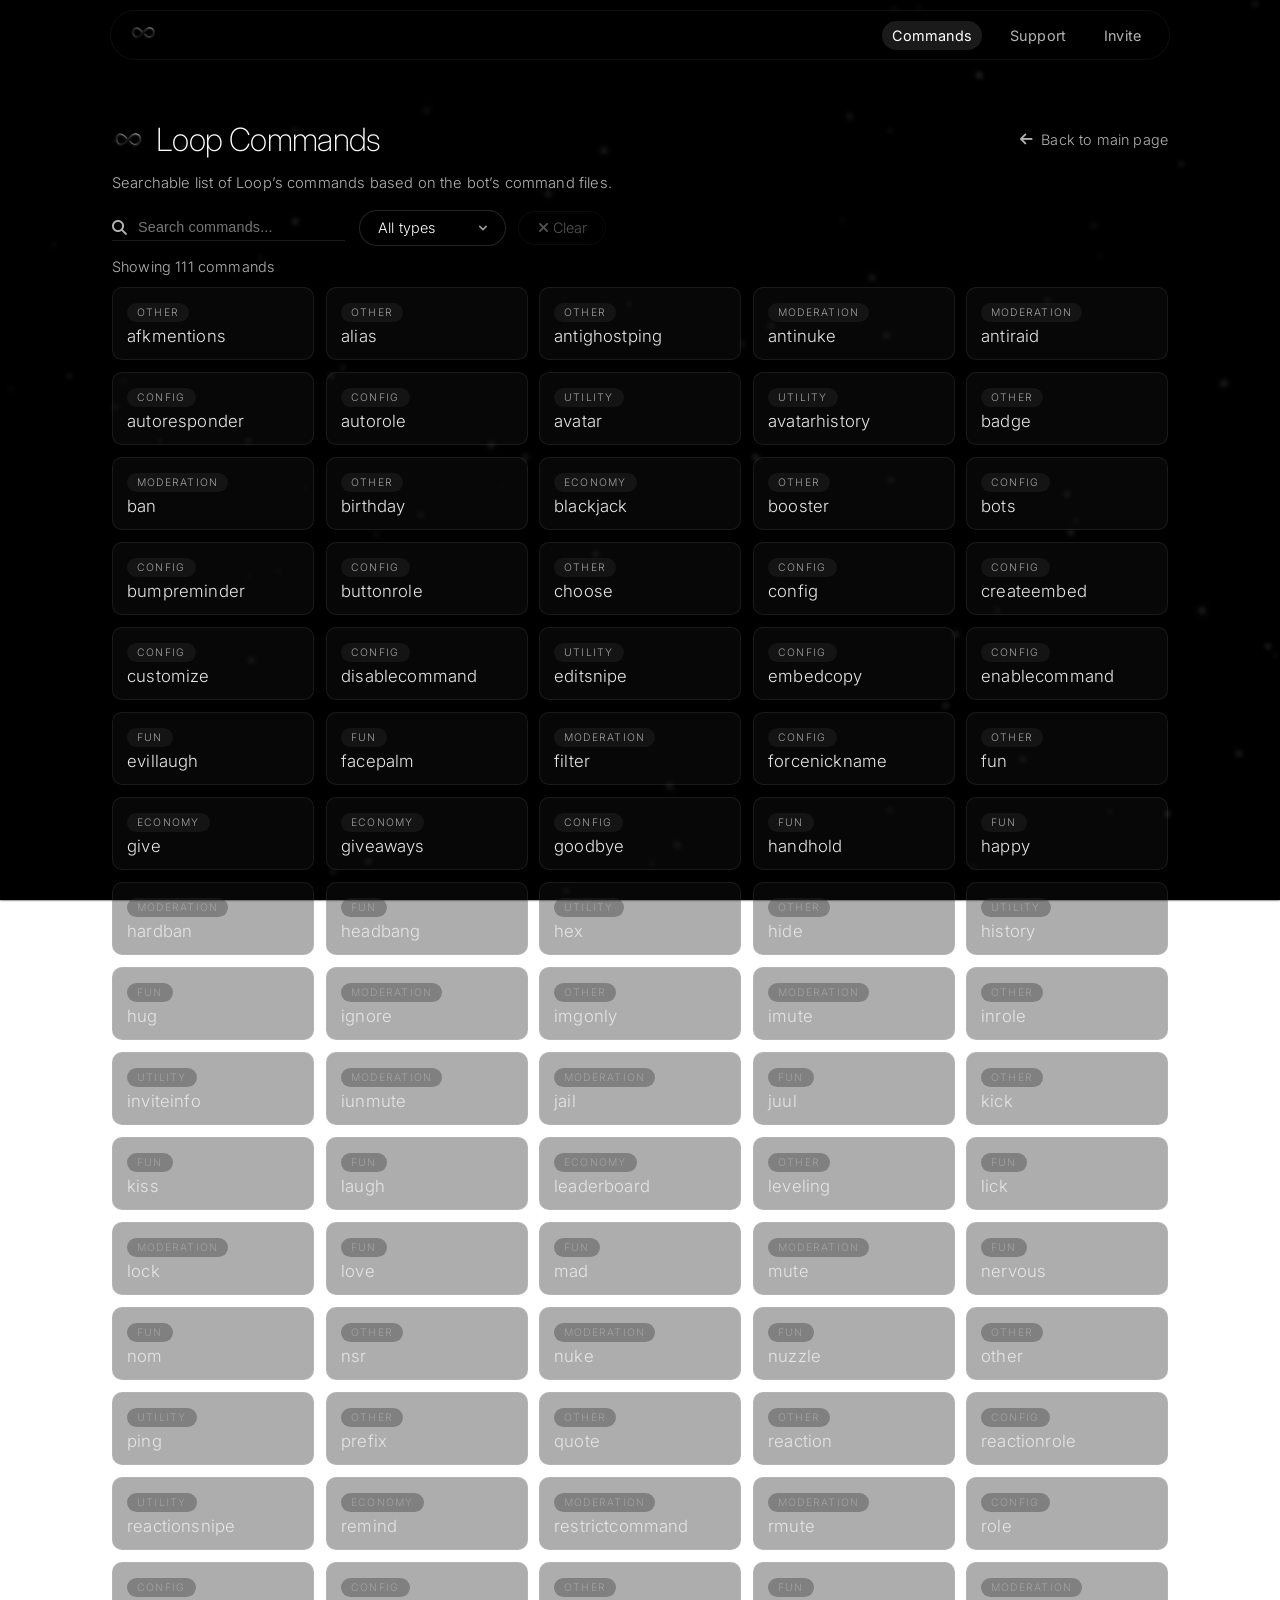
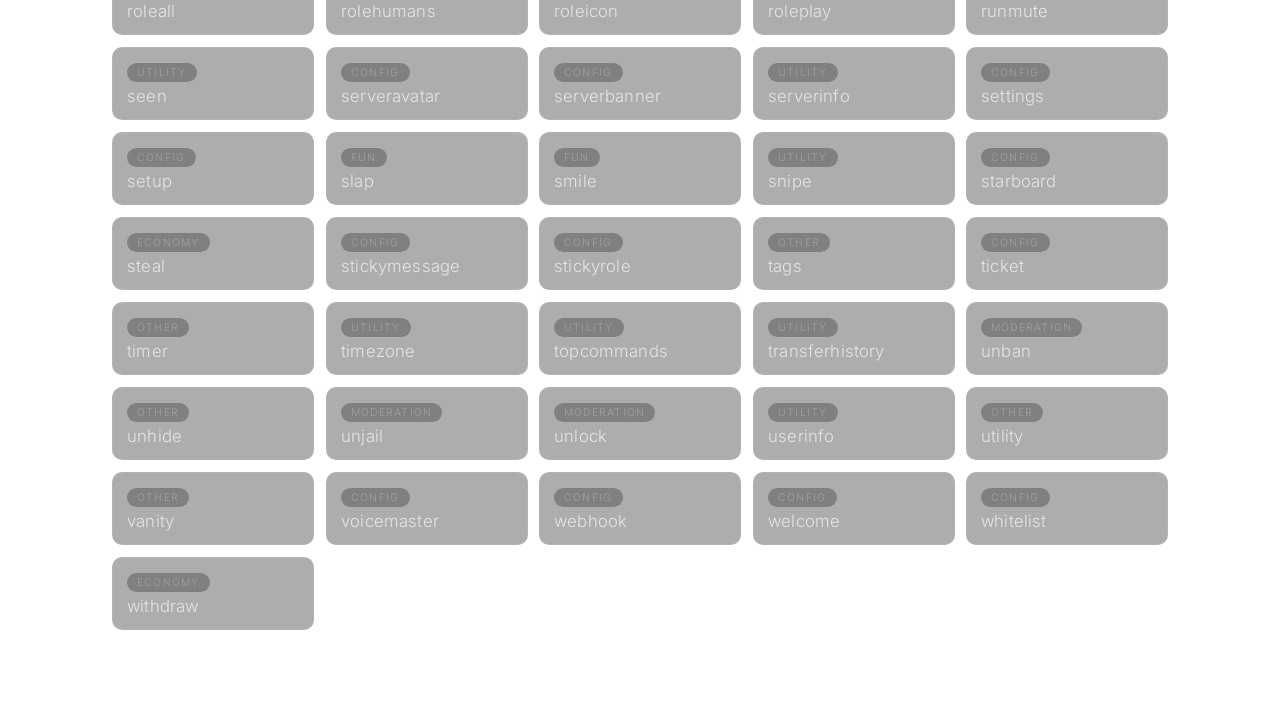
==== commit 260077a0: "Update commands.html" ====
--- a/commands.html
+++ b/commands.html
@@ -15,7 +15,7 @@
     <header class="site-bar">
         <div class="site-bar-inner">
             <div class="site-bar-brand">
-                <img src="assets/loop-logo.png" alt="Loop logo" class="site-bar-logo">
+                <a href="index..html"><img src="assets/loop-logo.png" alt="Loop logo" class="site-bar-logo"></a>
             </div>
             <nav class="site-bar-nav">
                 <a href="commands.html" class="site-bar-link is-active">Commands</a>
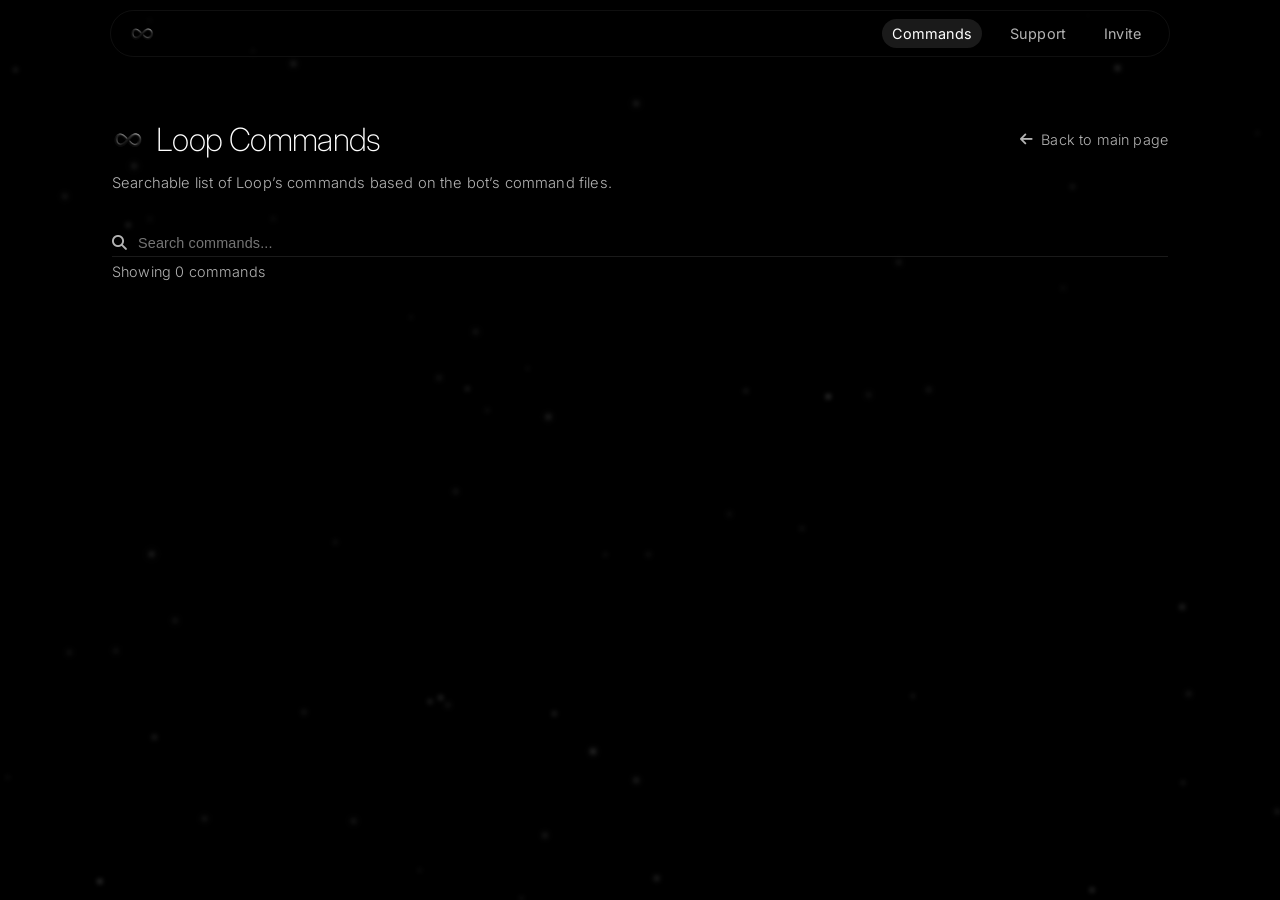
==== commit f8037121: "Update commands.html" ====
--- a/commands.html
+++ b/commands.html
@@ -15,7 +15,7 @@
     <header class="site-bar">
         <div class="site-bar-inner">
             <div class="site-bar-brand">
-                <a href="index..html"><img src="assets/loop-logo.png" alt="Loop logo" class="site-bar-logo"></a>
+                <a href="index.html"><img src="assets/loop-logo.png" alt="Loop logo" class="site-bar-logo"></a>
             </div>
             <nav class="site-bar-nav">
                 <a href="commands.html" class="site-bar-link is-active">Commands</a>
@@ -47,26 +47,13 @@
             <p>Searchable list of Loop’s commands based on the bot’s command files.</p>
         </div>
 
-        <div class="commands-controls">
+        <div class="tabs-and-search-container">
+            <div class="tab-navigation" id="tabNavigation">
+                <!-- Tabs will be dynamically inserted here -->
+            </div>
             <div class="search-container">
+                <input type="text" class="search-input" placeholder="Search commands..." id="commandSearch">
                 <i class="fas fa-search search-icon"></i>
-                <input type="text" class="search-input" placeholder="Search commands..." id="commandSearch">
-                <i class="fas fa-times search-clear" id="searchClear"></i>
-            </div>
-            <div class="filter-group">
-                <select class="category-filter" id="categoryFilter" title="Filter commands by category">
-                    <option value="all">All types</option>
-                    <option value="moderation">Moderation</option>
-                    <option value="economy">Economy</option>
-                    <option value="utility">Utility</option>
-                    <option value="fun">Fun / RP</option>
-                    <option value="config">Config / Setup</option>
-                    <option value="other">Other</option>
-                </select>
-                <button class="clear-filters" id="clearFilters" disabled>
-                    <i class="fas fa-times"></i>
-                    Clear
-                </button>
             </div>
         </div>
 
--- a/css/shared.css
+++ b/css/shared.css
@@ -138,3 +138,7 @@
     color: var(--text-main);
     background: rgba(255, 255, 255, 0.10);
 }
+
+.site-bar-logo {
+    vertical-align: middle;
+}
--- a/css/commands.css
+++ b/css/commands.css
@@ -75,13 +75,45 @@
 }
 
 .commands-header {
-    margin: 10px 0 18px;
+        margin: 10px 0 18px;
+        color: var(--text-muted);
+        font-size: 0.92rem;
+        font-weight: 300;
+    }
+
+.tab-navigation {
+    display: flex;
+    gap: 8px;
+    margin-bottom: 20px;
+    flex-wrap: wrap;
+}
+
+.tab-button {
+    background: rgba(255, 255, 255, 0.08);
+    border: 1px solid var(--border-soft);
+    border-radius: 999px;
+    padding: 8px 18px;
     color: var(--text-muted);
-    font-size: 0.92rem;
-    font-weight: 300;
-}
-
-.commands-controls {
+    font-size: 0.9rem;
+    cursor: pointer;
+    transition: all 0.2s ease;
+    -webkit-backdrop-filter: blur(10px);
+    backdrop-filter: blur(10px);
+}
+
+.tab-button:hover {
+    background: rgba(255, 255, 255, 0.15);
+    border-color: var(--border-strong);
+    color: var(--text-main);
+}
+
+.tab-button.is-active {
+    background: #ffffff;
+    border-color: #ffffff;
+    color: #000000;
+}
+
+    .commands-controls {
     display: flex;
     flex-wrap: wrap;
     gap: 14px;
@@ -413,10 +445,10 @@
 }
 
 .site-bar-logo {
-    width: 28px;
-    height: 28px;
+    width: 26px;
+    height: 26px;
     border-radius: 8px;
-    object-fit: contain;
+    object-fit: cover;
     filter: grayscale(1) brightness(1.15);
 }
 
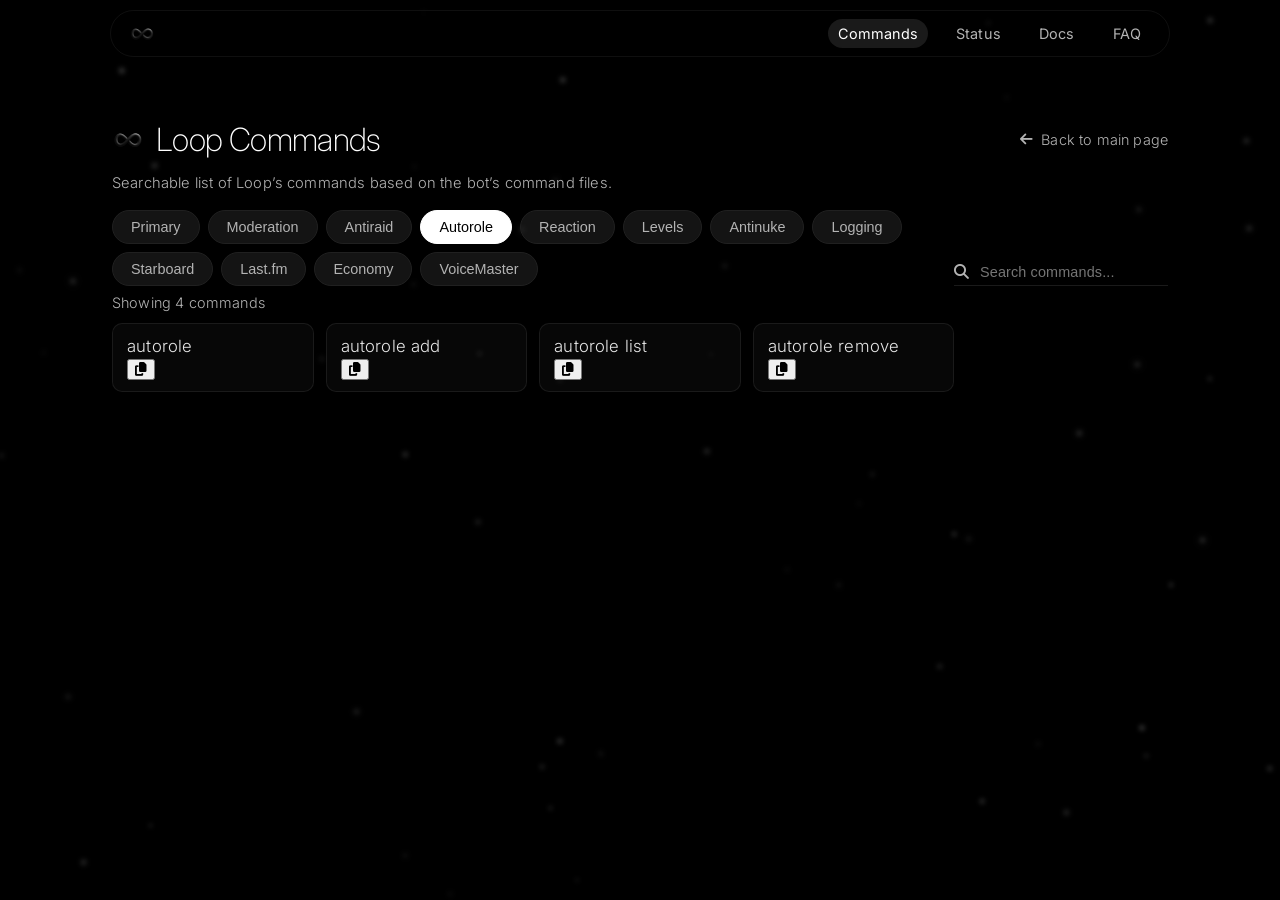
==== commit 73a6265b: "Update navigation links in commands.html" ====
--- a/commands.html
+++ b/commands.html
@@ -18,10 +18,11 @@
                 <a href="index.html"><img src="assets/loop-logo.png" alt="Loop logo" class="site-bar-logo"></a>
             </div>
             <nav class="site-bar-nav">
-                <a href="commands.html" class="site-bar-link is-active">Commands</a>
-                <a href="#support" class="site-bar-link">Support</a>
-                <a href="#invite" class="site-bar-link">Invite</a>
-            </nav>
+    <a href="commands.html" class="site-bar-link is-active" target="_self">Commands</a>
+    <a href="status.html" class="site-bar-link" target="_self">Status</a>
+    <a href="docs.html" class="site-bar-link" target="_self">Docs</a>
+    <a href="faq.html" class="site-bar-link" target="_self">FAQ</a>
+</nav>
         </div>
     </header>
 
--- a/css/commands.css
+++ b/css/commands.css
@@ -81,11 +81,21 @@
         font-weight: 300;
     }
 
+.tabs-and-search-container {
+    display: flex;
+    flex-wrap: wrap;
+    align-items: flex-end;
+    justify-content: space-between;
+    gap: 16px 20px;
+    margin-bottom: 8px;
+}
+
 .tab-navigation {
     display: flex;
     gap: 8px;
-    margin-bottom: 20px;
     flex-wrap: wrap;
+    flex: 1;
+    min-width: 0;
 }
 
 .tab-button {
@@ -113,12 +123,9 @@
     color: #000000;
 }
 
-    .commands-controls {
-    display: flex;
-    flex-wrap: wrap;
-    gap: 14px;
-    align-items: center;
-    margin-bottom: 12px;
+.tab-button:focus-visible {
+    outline: 2px solid var(--border-strong);
+    outline-offset: 2px;
 }
 
 .search-container {
@@ -310,102 +317,6 @@
     filter: grayscale(1);
 }
 
-.filter-group {
-    display: flex;
-    align-items: center;
-}
-
-.category-filter {
-    -webkit-appearance: none;
-    -moz-appearance: none;
-    appearance: none;
-    background: transparent;
-    color: var(--text-main);
-    border: 1px solid rgba(255, 255, 255, 0.14);
-    outline: none;
-    font-family: inherit;
-    font-size: 0.9rem;
-    font-weight: 300;
-    padding: 0.6em 2em 0.6em 1.25em;
-    border-radius: 999px;
-    margin-right: 8px;
-    transition: all 0.2s ease;
-    cursor: pointer;
-    filter: grayscale(1);
-    letter-spacing: 0.01em;
-    -webkit-backdrop-filter: blur(18px);
-    backdrop-filter: blur(18px);
-    background-image:
-        url('data:image/svg+xml;utf8,<svg fill="gray" height="20" viewBox="0 0 20 20" width="20" xmlns="http://www.w3.org/2000/svg"><path d="M6 8l4 4 4-4" stroke="%23999999" stroke-width="2" fill="none" stroke-linecap="round" stroke-linejoin="round"/></svg>');
-    background-repeat: no-repeat, no-repeat;
-    background-position: right 1em center, right 1em center;
-    background-size: 1.1em, 1.1em;
-}
-
-.category-filter:hover,
-.category-filter:focus {
-    border-color: rgba(255, 255, 255, 0.35);
-    background-color: rgba(255, 255, 255, 0.06);
-    color: var(--text-main);
-}
-
-.category-filter:-moz-focusring {
-    color: #e7e9f0;
-    text-shadow: none;
-}
-
-.category-filter option {
-    background: rgba(10, 10, 12, 0.9) !important;
-    color: #cdcdcf;
-    border-radius: 10px !important;
-    padding: 0.7em 1.2em !important;
-    font-size: 1rem;
-    filter: grayscale(1);
-}
-
-.category-filter option:checked,
-.category-filter option:focus,
-.category-filter option:hover {
-    background: rgba(255, 255, 255, 0.12) !important;
-    color: #ffffff !important;
-}
-
-.category-filter:focus-visible {
-    border-color: var(--border-strong);
-}
-
-.category-filter::-ms-expand {
-    display: none;
-}
-
-.clear-filters {
-    border-radius: 100px;
-    padding: 0.5em 1.3em;
-    background: transparent;
-    color: #979797;
-    border: 1px solid rgba(255, 255, 255, 0.08);
-    outline: none;
-    margin-left: 4px;
-    transition: all 0.2s ease;
-    font-family: inherit;
-    font-size: 0.9rem;
-    font-weight: 300;
-    opacity: 0.88;
-    filter: grayscale(1);
-}
-
-.clear-filters:enabled:hover,
-.clear-filters:enabled:focus {
-    background: #191a21;
-    color: #fafbfd;
-    opacity: 1;
-}
-
-.clear-filters:disabled {
-    opacity: 0.55;
-    cursor: default;
-}
-
 @keyframes fadeInUp {
     from {
         opacity: 0;
@@ -460,4 +371,17 @@
     .commands-page {
         padding: 20px 14px 22px;
     }
-}
+
+    .tabs-and-search-container {
+        flex-direction: column;
+        align-items: stretch;
+    }
+
+    .search-container {
+        max-width: 100%;
+    }
+
+    .search-input {
+        width: 100%;
+    }
+}
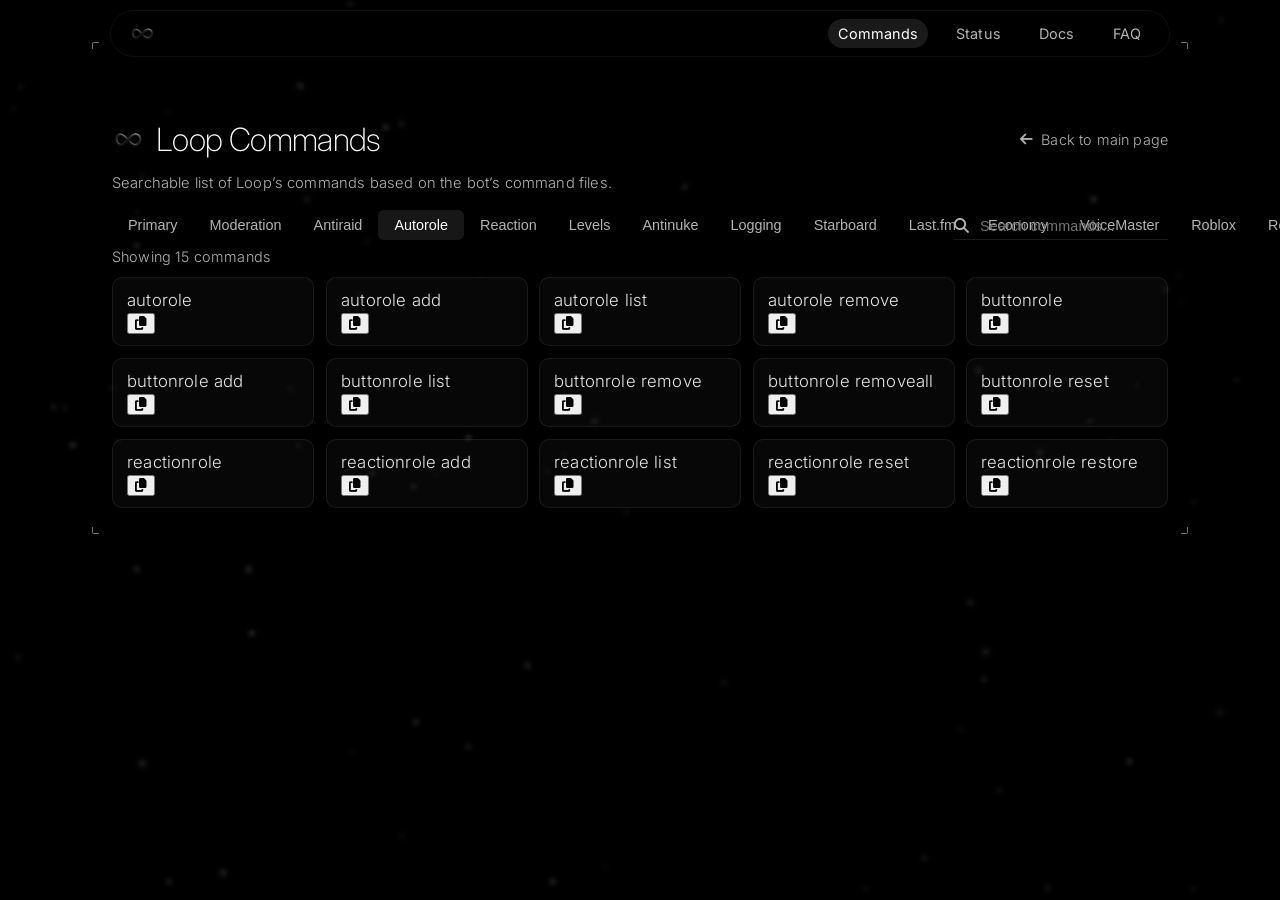
==== commit 6cf4df1c: "Update commands.html" ====
--- a/commands.html
+++ b/commands.html
@@ -50,8 +50,10 @@
 
         <div class="tabs-and-search-container">
             <div class="tab-navigation" id="tabNavigation">
-                <!-- Tabs will be dynamically inserted here -->
-            </div>
+    <button class="tab-nav-arrow" id="tabPrev">&lt;</button>
+    <div class="tab-nav-scroll" id="tabScroll"></div>
+    <button class="tab-nav-arrow" id="tabNext">&gt;</button>
+</div>
             <div class="search-container">
                 <input type="text" class="search-input" placeholder="Search commands..." id="commandSearch">
                 <i class="fas fa-search search-icon"></i>
--- a/css/commands.css
+++ b/css/commands.css
@@ -92,40 +92,106 @@
 
 .tab-navigation {
     display: flex;
-    gap: 8px;
-    flex-wrap: wrap;
+    align-items: center;
     flex: 1;
     min-width: 0;
 }
 
+.tab-nav-arrow {
+    background: none;
+    border: none;
+    color: rgba(255, 255, 255, 0.4);
+    font-size: 14px;
+    padding: 6px 10px;
+    cursor: pointer;
+    flex-shrink: 0;
+    transition: color 0.15s;
+    font-family: monospace;
+    letter-spacing: -2px;
+}
+
+.tab-nav-arrow:hover { color: #fff; }
+
+.tab-nav-scroll {
+    display: flex;
+    gap: 6px;
+    overflow: hidden;
+    flex: 1;
+}
+
 .tab-button {
-    background: rgba(255, 255, 255, 0.08);
-    border: 1px solid var(--border-soft);
-    border-radius: 999px;
-    padding: 8px 18px;
+    background: none;
+    border: none;
     color: var(--text-muted);
     font-size: 0.9rem;
-    cursor: pointer;
-    transition: all 0.2s ease;
-    -webkit-backdrop-filter: blur(10px);
-    backdrop-filter: blur(10px);
-}
-
-.tab-button:hover {
-    background: rgba(255, 255, 255, 0.15);
-    border-color: var(--border-strong);
-    color: var(--text-main);
-}
+    padding: 7px 16px;
+    cursor: pointer;
+    white-space: nowrap;
+    border-radius: 6px;
+    transition: color 0.15s;
+    flex-shrink: 0;
+}
+
+.tab-button:hover { color: var(--text-main); }
 
 .tab-button.is-active {
-    background: #ffffff;
-    border-color: #ffffff;
-    color: #000000;
+    color: #fff;
+    background: rgba(255, 255, 255, 0.09);
 }
 
 .tab-button:focus-visible {
     outline: 2px solid var(--border-strong);
     outline-offset: 2px;
+}
+
+/* Corner brackets on active tab */
+.tab-button.is-active::before,
+.tab-button.is-active::after {
+    content: '';
+    position: absolute;
+    width: 7px;
+    height: 7px;
+    pointer-events: none;
+}
+.tab-button.is-active::before {
+    top: 2px;
+    left: 2px;
+    border-top: 1.5px solid rgba(255, 255, 255, 0.45);
+    border-left: 1.5px solid rgba(255, 255, 255, 0.45);
+    border-radius: 2px 0 0 0;
+}
+.tab-button.is-active::after {
+    bottom: 2px;
+    right: 2px;
+    border-bottom: 1.5px solid rgba(255, 255, 255, 0.45);
+    border-right: 1.5px solid rgba(255, 255, 255, 0.45);
+    border-radius: 0 0 2px 0;
+}
+
+/* Other two corners via injected spans */
+.tab-corner-tr,
+.tab-corner-bl {
+    display: none;
+    position: absolute;
+    width: 7px;
+    height: 7px;
+    pointer-events: none;
+}
+.tab-button.is-active .tab-corner-tr {
+    display: block;
+    top: 2px;
+    right: 2px;
+    border-top: 1.5px solid rgba(255, 255, 255, 0.45);
+    border-right: 1.5px solid rgba(255, 255, 255, 0.45);
+    border-radius: 0 2px 0 0;
+}
+.tab-button.is-active .tab-corner-bl {
+    display: block;
+    bottom: 2px;
+    left: 2px;
+    border-bottom: 1.5px solid rgba(255, 255, 255, 0.45);
+    border-left: 1.5px solid rgba(255, 255, 255, 0.45);
+    border-radius: 0 0 0 2px;
 }
 
 .search-container {
@@ -385,3 +451,49 @@
         width: 100%;
     }
 }
+
+#searchDropdown {
+    position: absolute;
+    top: calc(100% + 6px);
+    left: 0;
+    right: 0;
+    background: rgba(16, 17, 25, 0.97);
+    border: 1px solid rgba(255, 255, 255, 0.1);
+    border-radius: 10px;
+    z-index: 999;
+    overflow: hidden;
+    box-shadow: 0 8px 32px rgba(0,0,0,0.5);
+    min-width: 260px;
+}
+
+.search-dropdown-item {
+    display: flex;
+    justify-content: space-between;
+    align-items: center;
+    padding: 9px 14px;
+    cursor: pointer;
+    transition: background 0.15s;
+    gap: 12px;
+}
+
+.search-dropdown-item:hover {
+    background: rgba(255, 255, 255, 0.07);
+}
+
+.search-dropdown-name {
+    font-size: 0.9rem;
+    color: #e5e5e5;
+    font-weight: 300;
+}
+
+.search-dropdown-cat {
+    font-size: 0.75rem;
+    color: rgba(255,255,255,0.35);
+    white-space: nowrap;
+}
+
+.search-dropdown-empty {
+    padding: 12px 14px;
+    color: rgba(255,255,255,0.35);
+    font-size: 0.88rem;
+}
